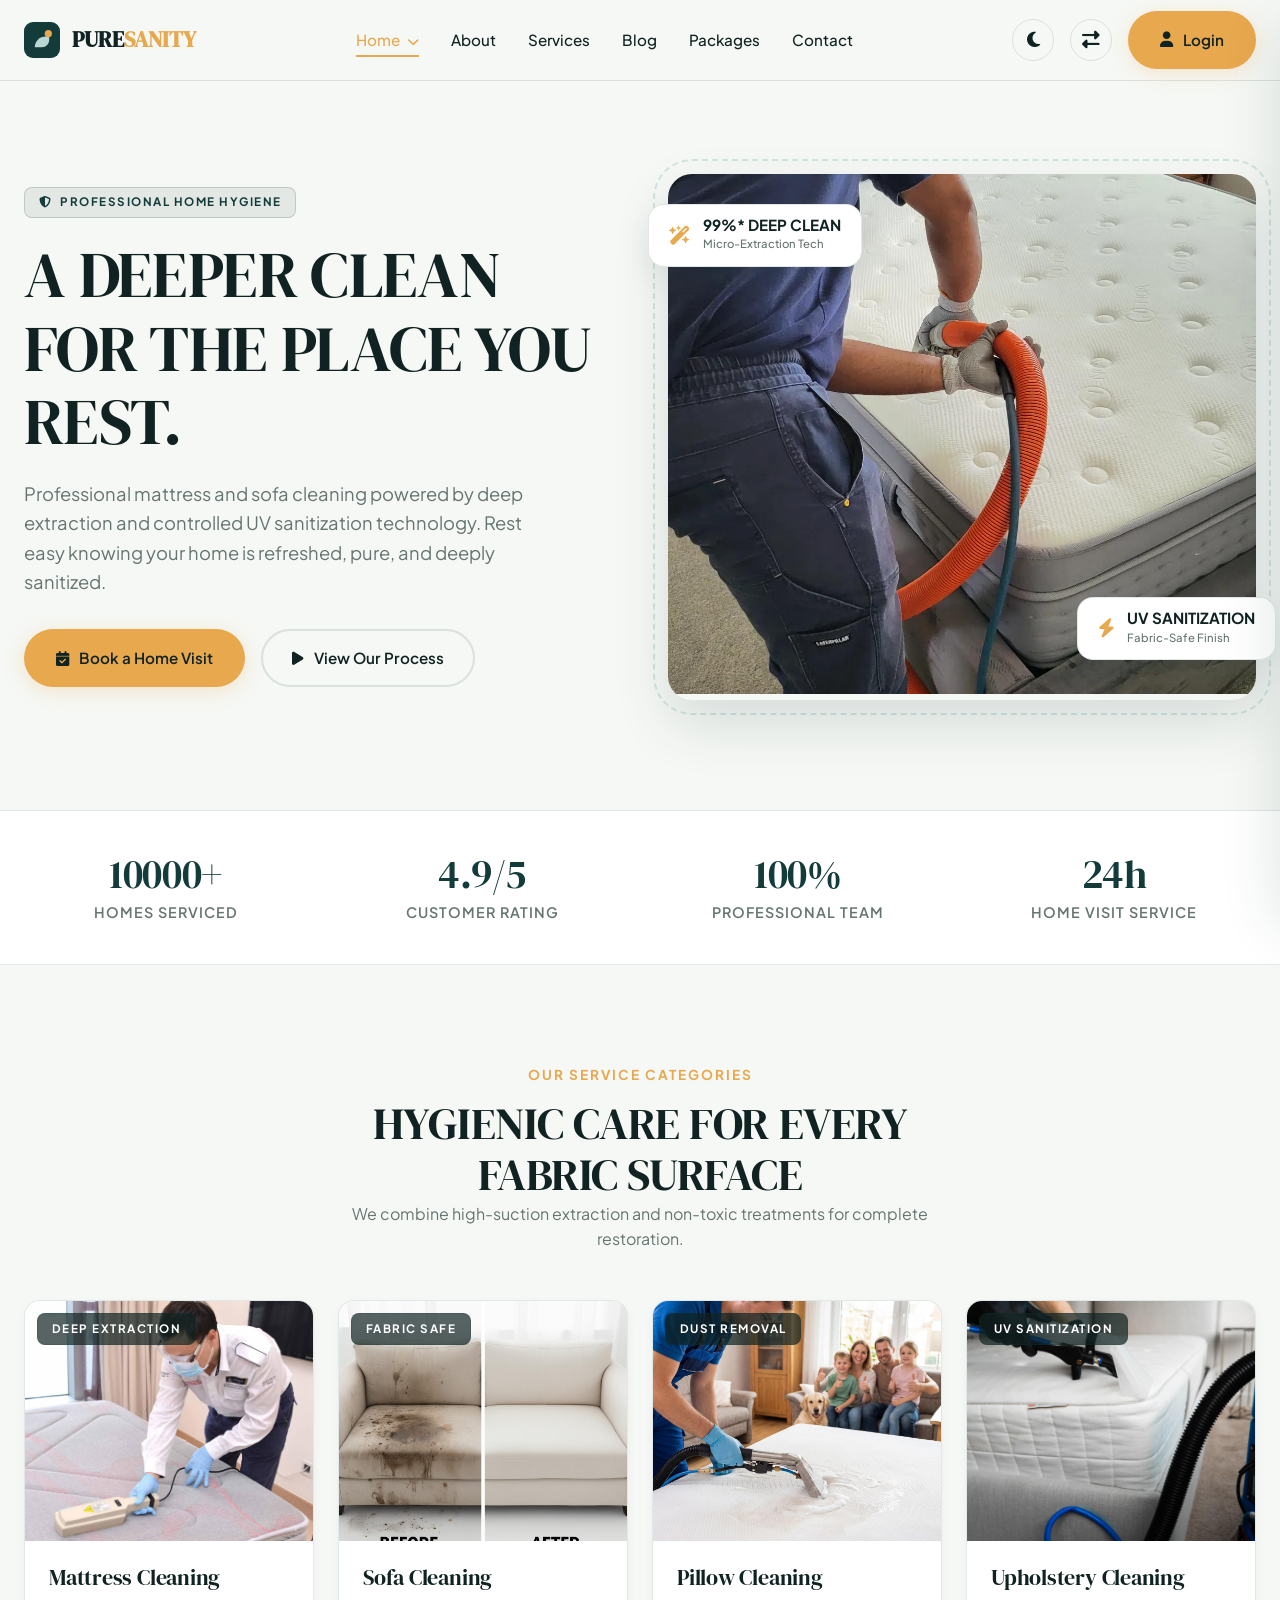
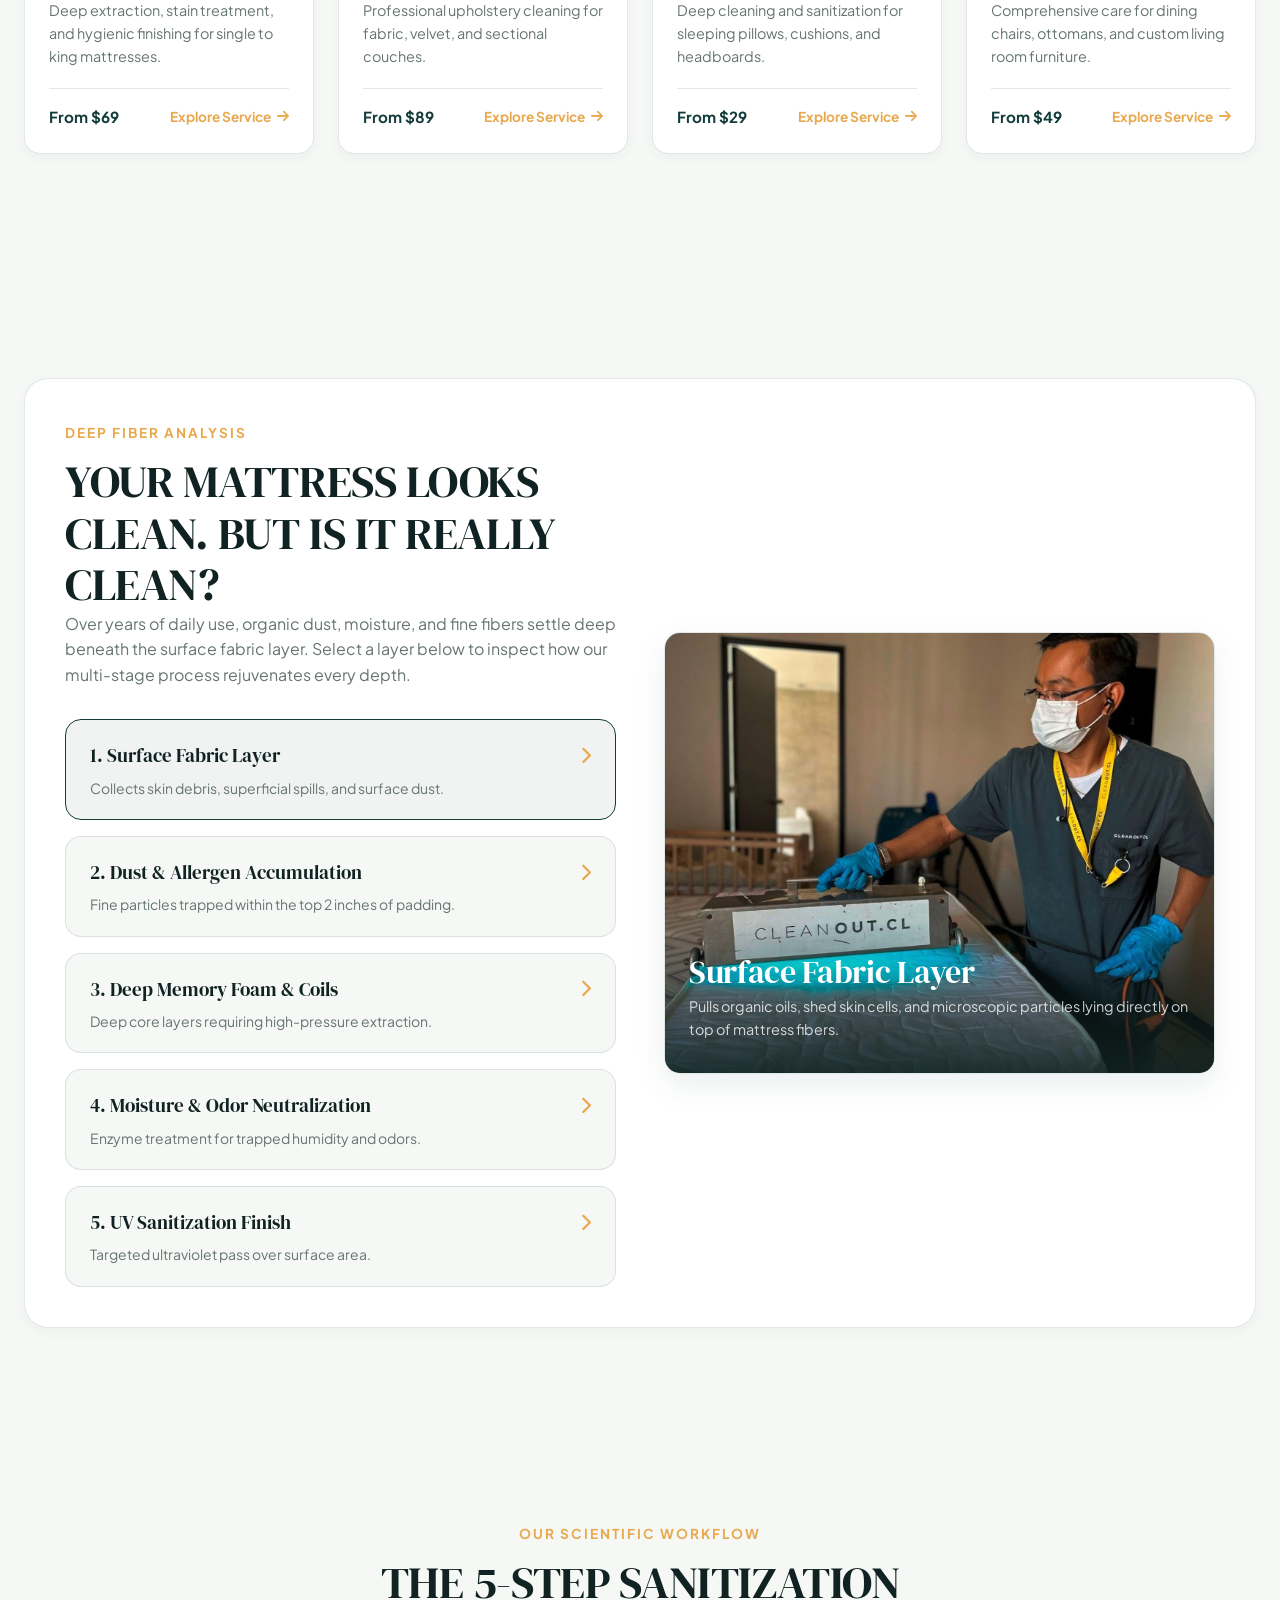
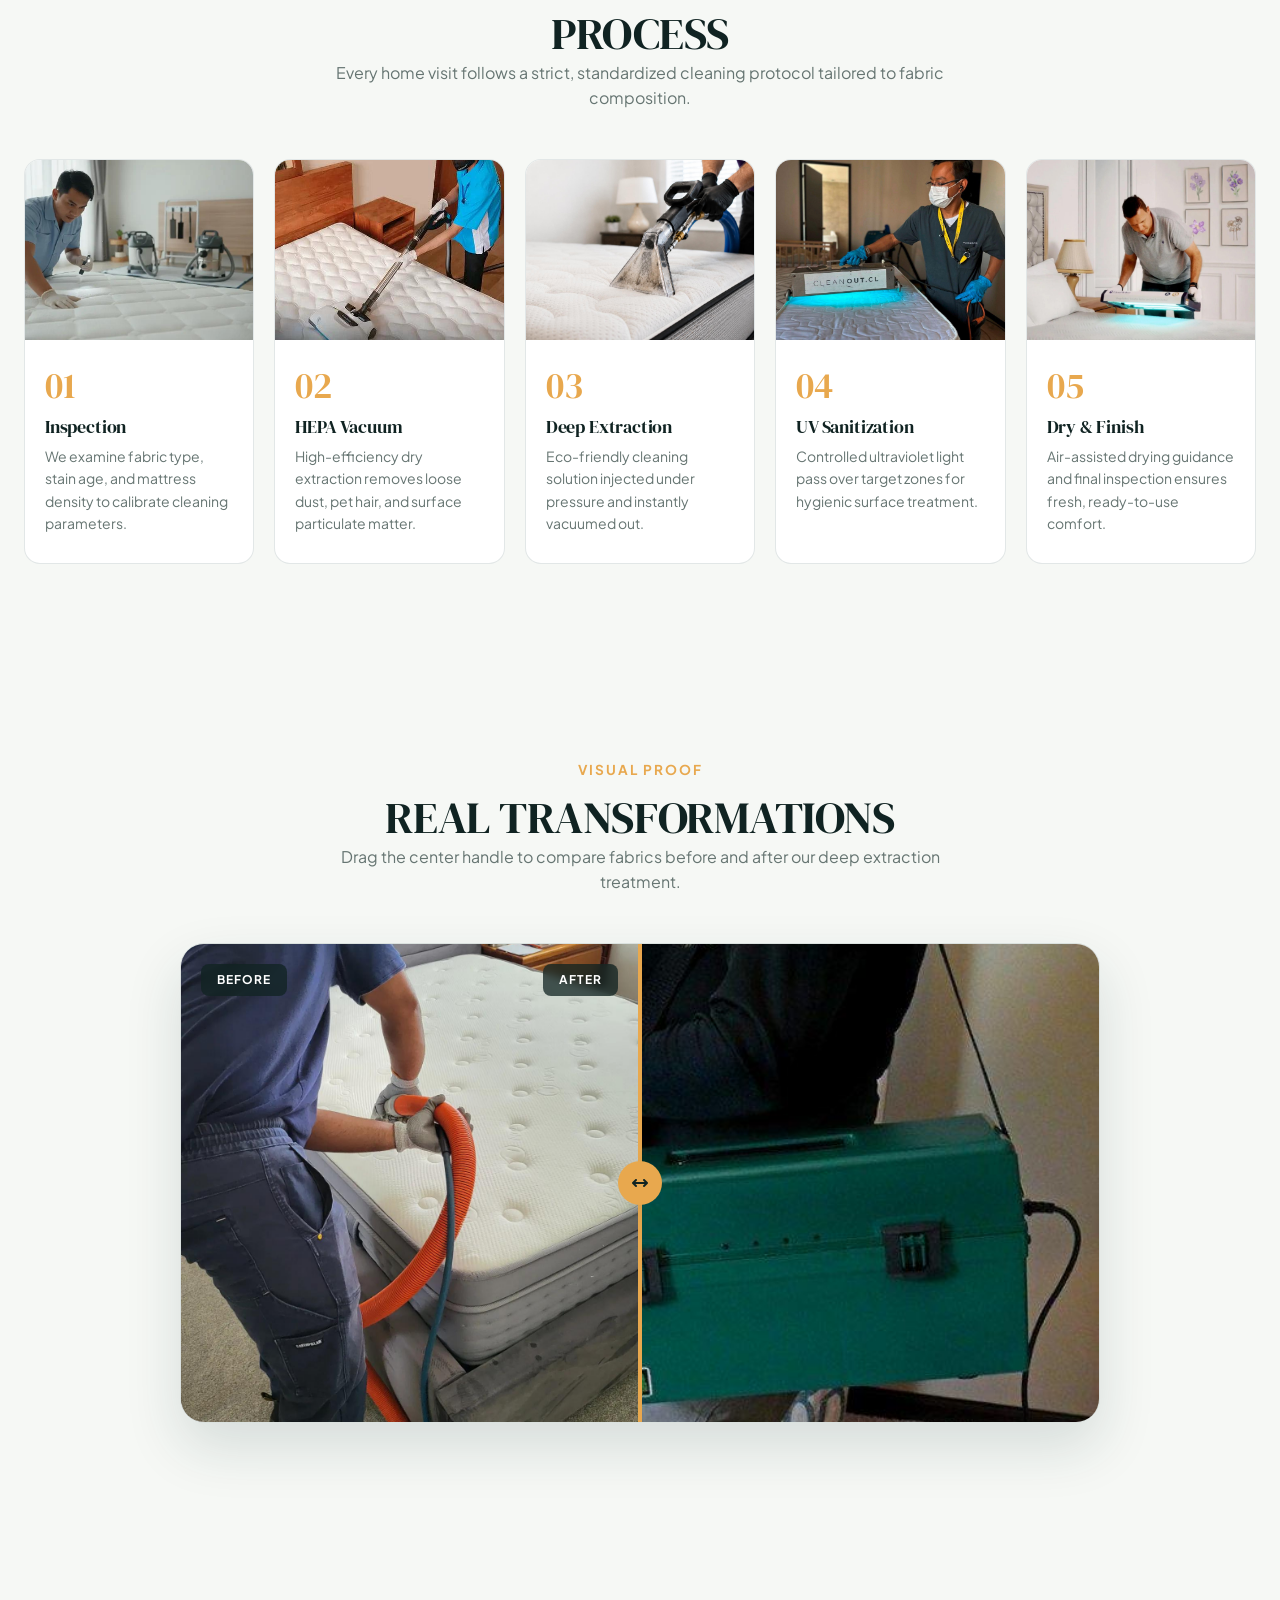
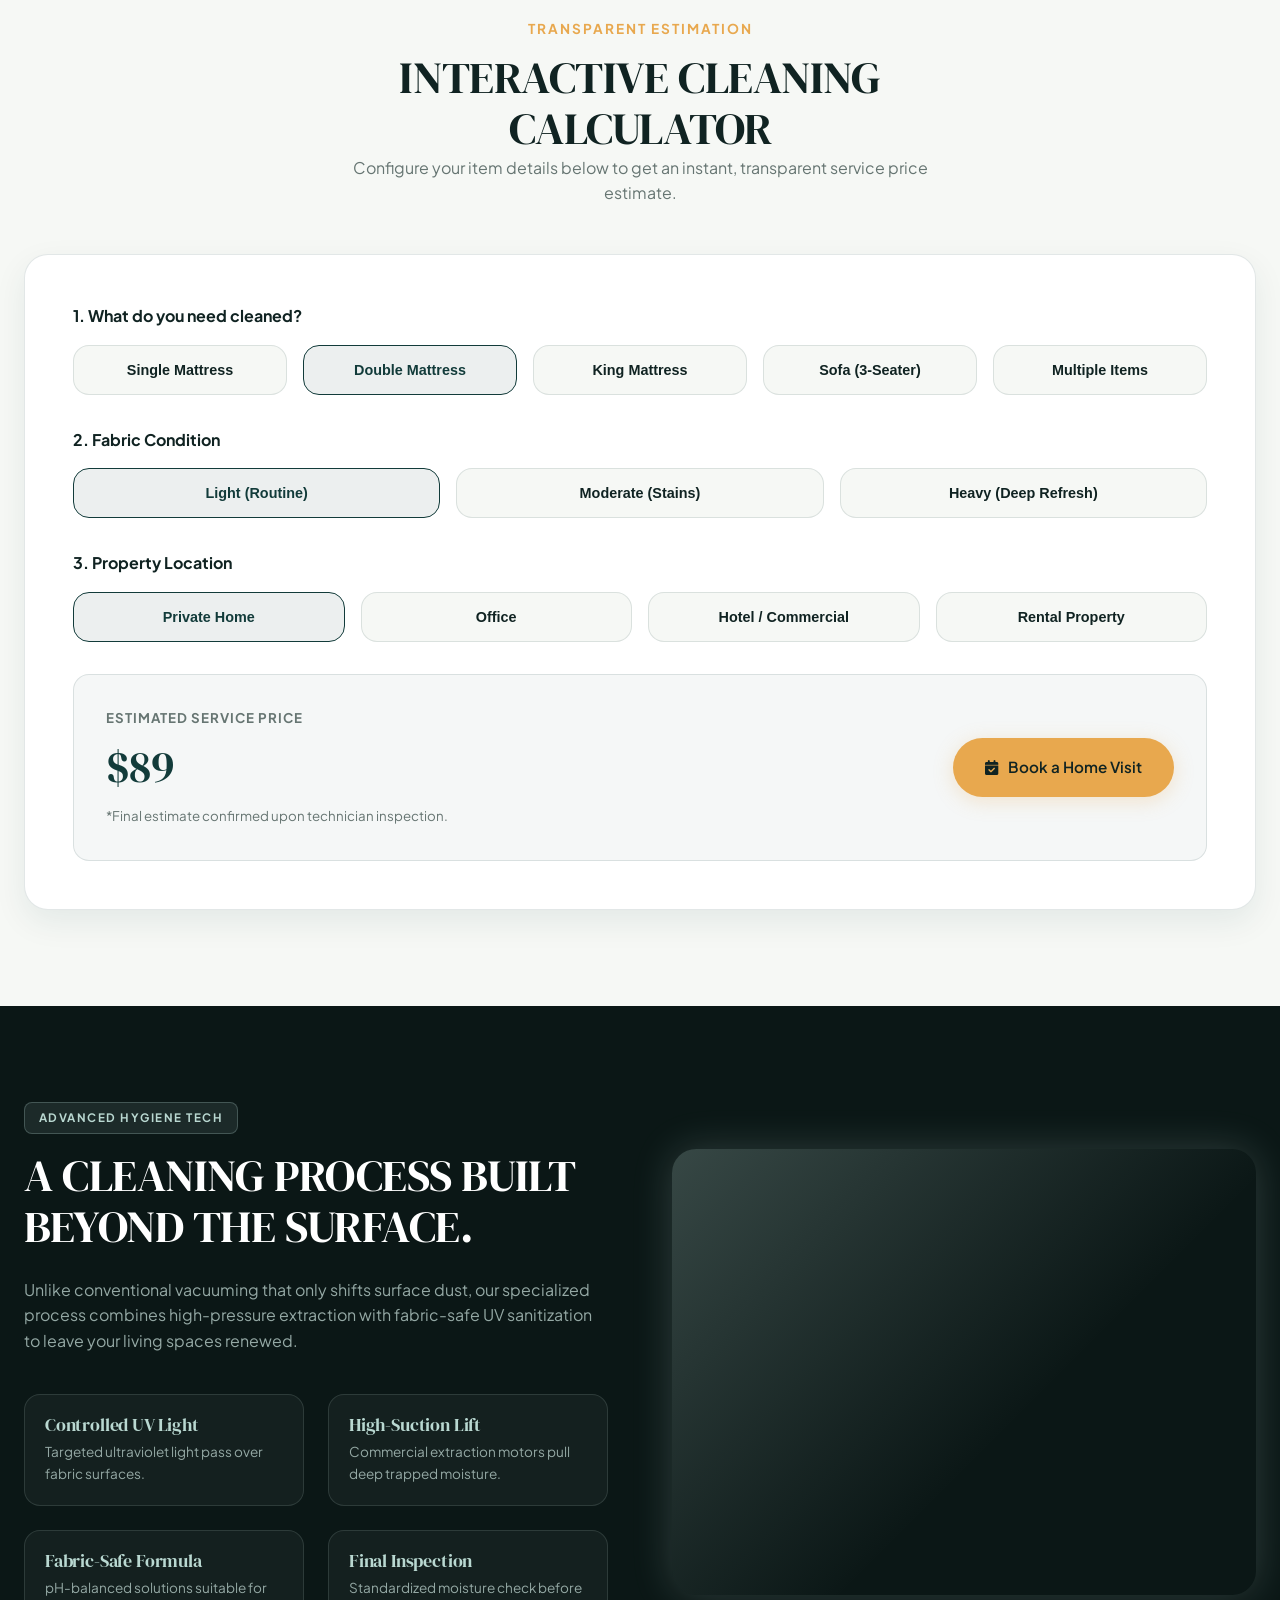
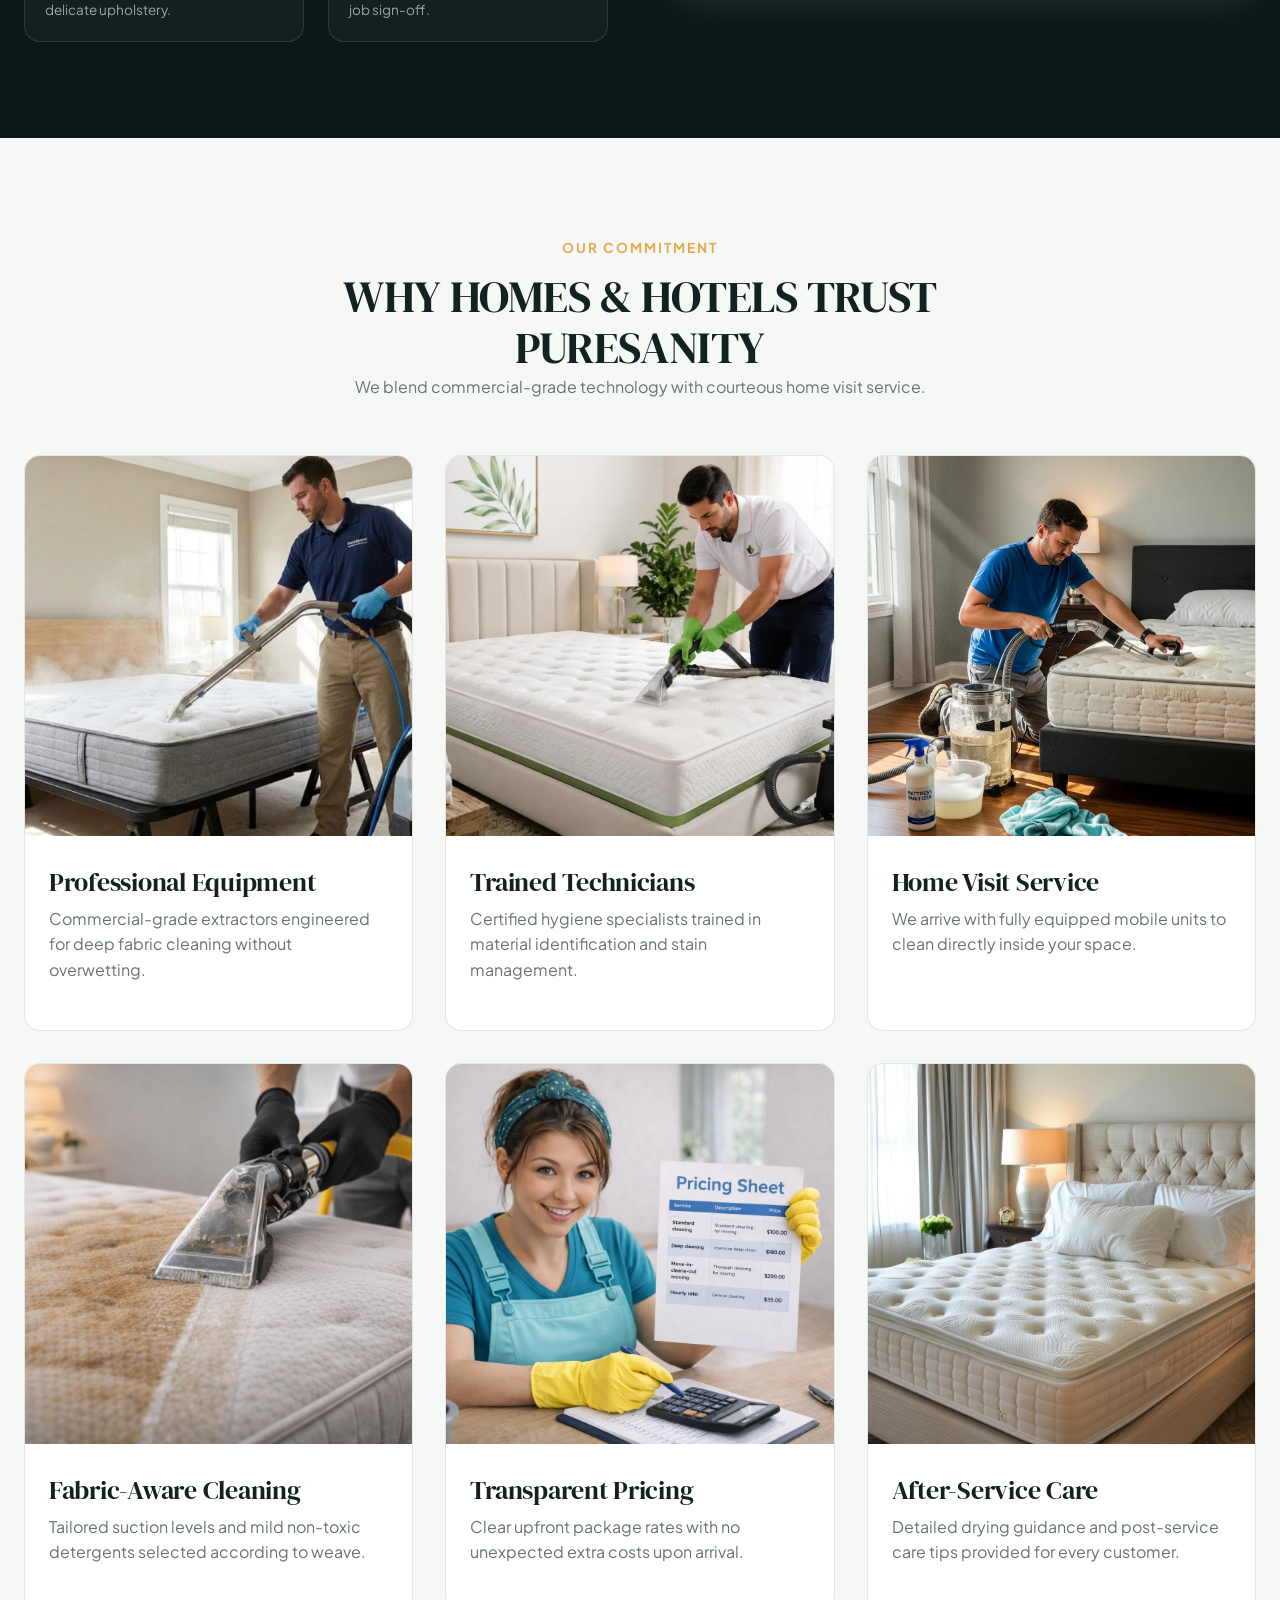
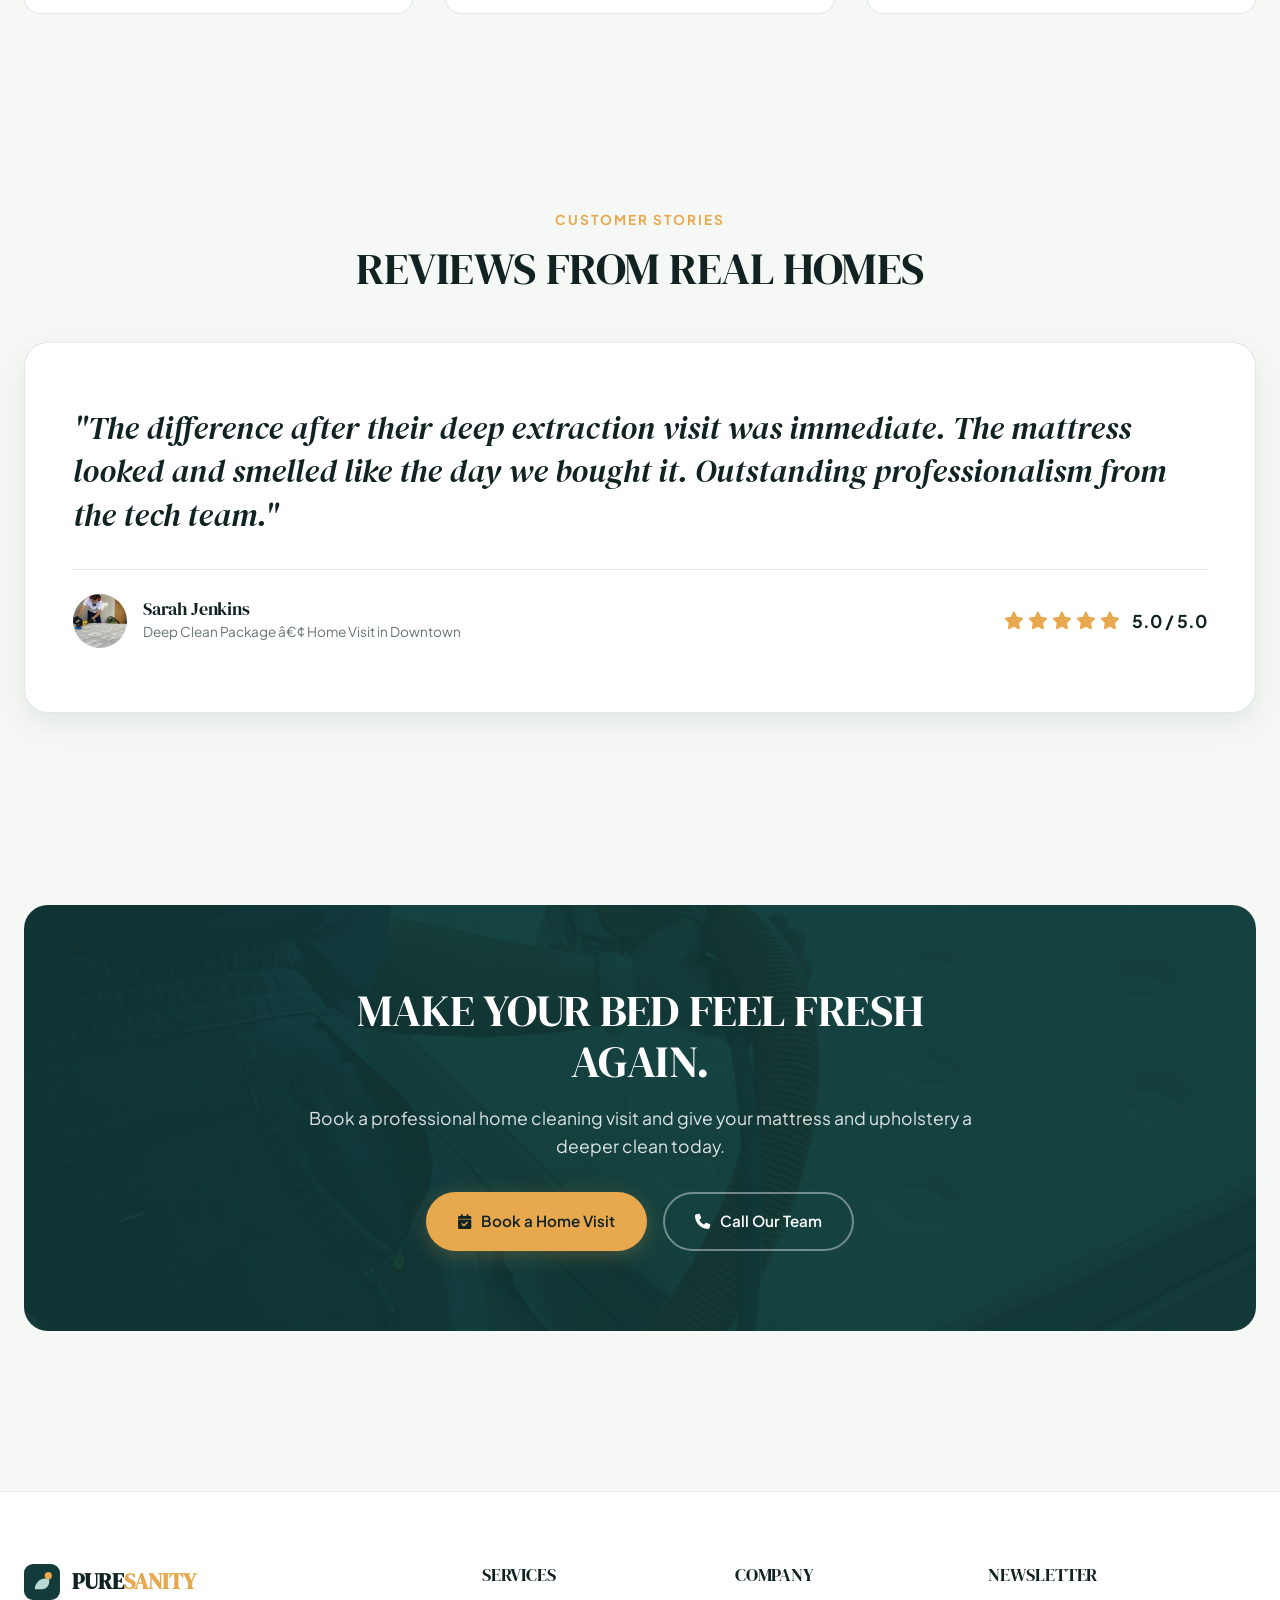
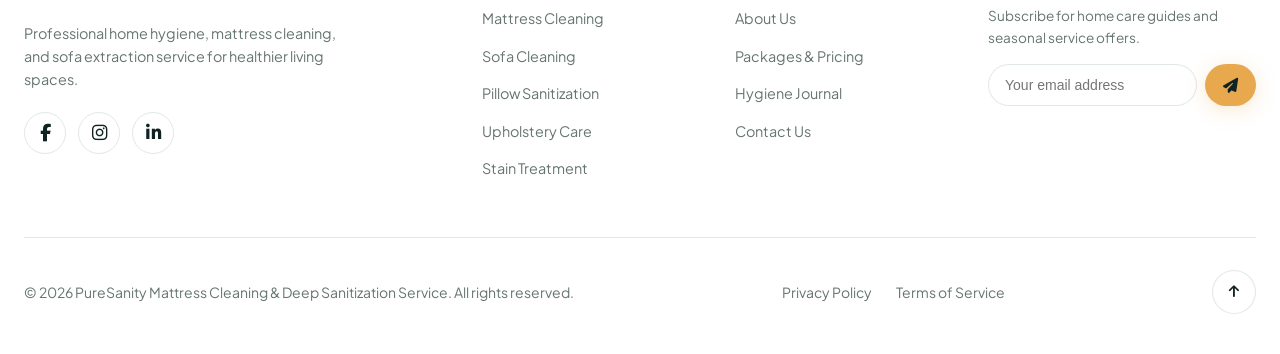
==== index.html @ ee9d286a "Initial commit" ====
﻿<!DOCTYPE html>
<html lang="en" data-theme="light" dir="ltr">
<head>
  <meta charset="UTF-8">
  <meta name="viewport" content="width=device-width, initial-scale=1.0">
  <title>Mattress Cleaning & Deep Sanitization Service | Pure Air & Fabric Care</title>
  <meta name="description" content="Professional mattress and sofa cleaning with deep extraction and UV sanitization technology. Trustworthy home visit cleaning for mattresses, sofas, and upholstery.">
  
  <!-- Favicon -->
  <link rel="icon" type="image/svg+xml" href="assets/images/favicon.svg">
  
  <!-- FontAwesome Icons -->
  <link rel="stylesheet" href="https://cdnjs.cloudflare.com/ajax/libs/font-awesome/6.4.0/css/all.min.css">
  
  <!-- Core Stylesheet -->
  <link rel="stylesheet" href="assets/css/style.css">
  <!-- RTL Stylesheet (Disabled by default) -->
  <link rel="stylesheet" href="assets/css/rtl.css" id="rtl-stylesheet" disabled>
</head>
<body>

  <!-- HEADER / NAVBAR -->
  <header class="site-header">
    <div class="container">
      <div class="navbar-inner">
        <!-- Logo -->
        <a href="index.html" class="brand-logo">
          <svg viewBox="0 0 40 40" fill="none" xmlns="http://www.w3.org/2000/svg">
            <rect width="40" height="40" rx="10" fill="#123B3A"/>
            <path d="M12 28C12 21.3726 17.3726 16 24 16H28V20C28 24.4183 24.4183 28 20 28H12Z" fill="#B9D8D1"/>
            <circle cx="27" cy="13" r="4" fill="#E8A84E"/>
          </svg>
          <span>PURE<span class="highlight">SANITY</span></span>
        </a>

        <!-- Desktop Navigation (>1024px) -->
        <ul class="nav-menu">
          <li class="nav-dropdown">
            <a href="index.html" class="nav-link active">Home <i class="fas fa-chevron-down" style="font-size: 0.75rem; margin-left: 4px;"></i></a>
            <ul class="dropdown-menu">
              <li><a href="index.html">Home 1 - Main Landing</a></li>
              <li><a href="home2.html">Home 2 - Hygiene Journal</a></li>
            </ul>
          </li>
          <li><a href="about.html" class="nav-link">About</a></li>
          <li><a href="services.html" class="nav-link">Services</a></li>
          <li><a href="blog.html" class="nav-link">Blog</a></li>
          <li><a href="packages.html" class="nav-link">Packages</a></li>
          <li><a href="contact.html" class="nav-link">Contact</a></li>
        </ul>

        <!-- Header Actions -->
        <div class="header-actions">
          <button class="icon-btn theme-toggle-btn" aria-label="Toggle Dark Mode" title="Toggle Theme">
            <i class="fas fa-moon"></i>
          </button>
          <button class="icon-btn rtl-toggle-btn" aria-label="Toggle RTL Mode" title="Toggle RTL Layout">
            <i class="fas fa-right-left"></i>
          </button>
          <a href="login.html" class="btn btn-accent header-cta"><i class="fas fa-user"></i> Login</a>
          
          <!-- Hamburger Button (<=1024px) -->
          <button class="hamburger-btn" aria-label="Open Navigation Menu">
            <i class="fas fa-bars"></i>
          </button>
        </div>
      </div>
    </div>
  </header>

  <!-- MOBILE NAVIGATION DRAWER -->
  <div class="mobile-drawer-overlay"></div>
  <aside class="mobile-drawer" aria-label="Mobile Menu">
    <div class="drawer-header">
      <a href="index.html" class="brand-logo">
        <span>PURE<span class="highlight">SANITY</span></span>
      </a>
      <button class="drawer-close-btn" aria-label="Close Menu">
        <i class="fas fa-times"></i>
      </button>
    </div>
    
    <ul class="drawer-links">
      <li><a href="index.html" class="drawer-link">Home 1 - Main Landing</a></li>
      <li><a href="home2.html" class="drawer-link">Home 2 - Hygiene Journal</a></li>
      <li><a href="about.html" class="drawer-link">About Us</a></li>
      <li><a href="services.html" class="drawer-link">Services</a></li>
      <li><a href="blog.html" class="drawer-link">Blog & Care Tips</a></li>
      <li><a href="packages.html" class="drawer-link">Packages</a></li>
      <li><a href="contact.html" class="drawer-link">Contact & Booking</a></li>
    </ul>

    <div class="drawer-footer">
      <div style="display: flex; gap: 1rem; justify-content: center; margin-bottom: 1rem;">
        <button class="icon-btn theme-toggle-btn"><i class="fas fa-moon"></i></button>
        <button class="icon-btn rtl-toggle-btn"><i class="fas fa-right-left"></i></button>
      </div>
      <a href="login.html" class="btn btn-accent" style="width: 100%;"><i class="fas fa-user"></i> Login</a>
    </div>
  </aside>

  <main>
    <!-- HERO SECTION (SPLIT SCREEN WITH LOCAL VIDEO) -->
    <section class="hero-split">
      <div class="container">
        <div class="hero-grid">
          <!-- Left Column -->
          <div class="hero-content">
            <span class="tech-badge"><i class="fas fa-shield-halved"></i> PROFESSIONAL HOME HYGIENE</span>
            <h1>A DEEPER CLEAN FOR THE PLACE YOU REST.</h1>
            <p class="hero-subtitle">
              Professional mattress and sofa cleaning powered by deep extraction and controlled UV sanitization technology. Rest easy knowing your home is refreshed, pure, and deeply sanitized.
            </p>
            <div class="hero-btn-group">
              <a href="contact.html" class="btn btn-accent"><i class="fas fa-calendar-check"></i> Book a Home Visit</a>
              <a href="#process" class="btn btn-outline"><i class="fas fa-play"></i> View Our Process</a>
            </div>
          </div>

          <!-- Right Column with Video -->
          <div class="hero-visual-wrap">
            <div class="sanitization-ring"></div>
            <div class="hero-image-box">
              <video autoplay muted loop playsinline poster="image/HHZ4Zm5hN92dmAQZLXfH4gGqvB8Gk0VfYqupTzXUiPyIZb5bsWShZ4RroW9Rx6xSZJa7ww0wHm56Y3ZehI201b3gEjHwFqMbpEDlKxvI5Yl-yypw3ZyNThmDAGVT_-dtKwiHGmbmqYxMK82MHRnz_6j9WUitwUxIB3h0O0Bu0B24B.jpg" style="width: 100%; height: 520px; object-fit: cover;">
                <source src="video/4145663-uhd_3840_2160_25fps.mp4" type="video/mp4">
                <img src="image/HHZ4Zm5hN92dmAQZLXfH4gGqvB8Gk0VfYqupTzXUiPyIZb5bsWShZ4RroW9Rx6xSZJa7ww0wHm56Y3ZehI201b3gEjHwFqMbpEDlKxvI5Yl-yypw3ZyNThmDAGVT_-dtKwiHGmbmqYxMK82MHRnz_6j9WUitwUxIB3h0O0Bu0B24B.jpg" alt="Clean luxury bedroom mattress">
              </video>
            </div>

            <!-- Floating Badges -->
            <div class="floating-badge badge-top-left">
              <i class="fas fa-wand-magic-sparkles"></i>
              <div>
                <div style="font-size: 0.95rem; line-height: 1;">99%* DEEP CLEAN</div>
                <small style="font-weight: 500; color: var(--text-muted);">Micro-Extraction Tech</small>
              </div>
            </div>

            <div class="floating-badge badge-bottom-right">
              <i class="fas fa-bolt"></i>
              <div>
                <div style="font-size: 0.95rem; line-height: 1;">UV SANITIZATION</div>
                <small style="font-weight: 500; color: var(--text-muted);">Fabric-Safe Finish</small>
              </div>
            </div>
          </div>
        </div>
      </div>
    </section>

    <!-- TRUST STRIP -->
    <section class="trust-strip">
      <div class="container">
        <div class="trust-grid">
          <div class="trust-item">
            <h3><span class="counter-val" data-target="10000" data-suffix="+">0</span></h3>
            <p>Homes Serviced</p>
          </div>
          <div class="trust-item">
            <h3><span class="counter-val" data-target="4.9" data-suffix="/5" data-decimals="1">0</span></h3>
            <p>Customer Rating</p>
          </div>
          <div class="trust-item">
            <h3><span class="counter-val" data-target="100" data-suffix="%">0</span></h3>
            <p>Professional Team</p>
          </div>
          <div class="trust-item">
            <h3><span class="counter-val" data-target="24" data-suffix="h">0</span></h3>
            <p>Home Visit Service</p>
          </div>
        </div>
      </div>
    </section>

    <!-- SERVICE CATEGORIES (VISUAL SELECTOR WITH LOCAL IMAGES) -->
    <section class="section-padding">
      <div class="container">
        <div style="text-align: center; max-width: 640px; margin: 0 auto 3rem;">
          <span class="eyebrow">OUR SERVICE CATEGORIES</span>
          <h2>HYGIENIC CARE FOR EVERY FABRIC SURFACE</h2>
          <p>We combine high-suction extraction and non-toxic treatments for complete restoration.</p>
        </div>

        <div class="services-selector-grid">
          <!-- Card 1 -->
          <div class="service-card">
            <div class="service-card-image">
              <img src="image/-OtsThspdExgyABBvARyeYBbgIESuqEfbwcRtgYYv7rt_-0je-t8sj4r8xTfnPuI3fUfMhhMlStYA4q6GVik9tzJ2O8rV1BzMGE-q5OAxOwo-yAh1e35qVa5x6u_QJNTYVSanwSUPaFv-48bW023NcqWK-DY9snoNtyQFJjaA8FU0.jpg" alt="Mattress Cleaning">
              <span class="tech-badge" style="position: absolute; top: 12px; left: 12px; background: rgba(16,35,34,0.7); color: #fff;">DEEP EXTRACTION</span>
            </div>
            <div class="service-card-body">
              <div>
                <h3 class="service-card-title">Mattress Cleaning</h3>
                <p class="service-card-desc">Deep extraction, stain treatment, and hygienic finishing for single to king mattresses.</p>
              </div>
              <div class="service-card-footer">
                <span class="service-price">From $69</span>
                <a href="services.html#mattress" class="explore-link">Explore Service <i class="fas fa-arrow-right"></i></a>
              </div>
            </div>
          </div>

          <!-- Card 2 -->
          <div class="service-card">
            <div class="service-card-image">
              <img src="image/LSHAP.jpg" alt="Sofa Cleaning">
              <span class="tech-badge" style="position: absolute; top: 12px; left: 12px; background: rgba(16,35,34,0.7); color: #fff;">FABRIC SAFE</span>
            </div>
            <div class="service-card-body">
              <div>
                <h3 class="service-card-title">Sofa Cleaning</h3>
                <p class="service-card-desc">Professional upholstery cleaning for fabric, velvet, and sectional couches.</p>
              </div>
              <div class="service-card-footer">
                <span class="service-price">From $89</span>
                <a href="services.html#sofa" class="explore-link">Explore Service <i class="fas fa-arrow-right"></i></a>
              </div>
            </div>
          </div>

          <!-- Card 3 -->
          <div class="service-card">
            <div class="service-card-image">
              <img src="image/LjPTmRSWUJVYZuTg5tcP7hF24DPpFtTJUh11sCPP6ryrkIi_4uN9zbkbJy-BhBeNbvDae9jtngWGORx0zAaQKEhybGjZqNVWwxVeJJbjdmt0_-7NtL55Wm3qYKYZUhRPlMvBw9XUM3r6ULVGdLcZO2iEj2rjluI5unDeODZd15RzB.jpg" alt="Pillow Cleaning">
              <span class="tech-badge" style="position: absolute; top: 12px; left: 12px; background: rgba(16,35,34,0.7); color: #fff;">DUST REMOVAL</span>
            </div>
            <div class="service-card-body">
              <div>
                <h3 class="service-card-title">Pillow Cleaning</h3>
                <p class="service-card-desc">Deep cleaning and sanitization for sleeping pillows, cushions, and headboards.</p>
              </div>
              <div class="service-card-footer">
                <span class="service-price">From $29</span>
                <a href="services.html#pillow" class="explore-link">Explore Service <i class="fas fa-arrow-right"></i></a>
              </div>
            </div>
          </div>

          <!-- Card 4 -->
          <div class="service-card">
            <div class="service-card-image">
              <img src="image/Seqqpk5ugGZOtoWGF3H3J25rFICx87x_YdQ7f7K2xyrhWy3aS5uBK4TQUXVKi9FfolR5Q3DSvdOLIXAK4_3Dd6BJzpV2H2dthObvIsiwJC4lRrWYdTHL-12cXW9UXUfW-rgHGVjR6QQQI1e9H7UYycQdR0leG0eE-1nZZN1wTPb3G.jpg" alt="Upholstery Cleaning">
              <span class="tech-badge" style="position: absolute; top: 12px; left: 12px; background: rgba(16,35,34,0.7); color: #fff;">UV SANITIZATION</span>
            </div>
            <div class="service-card-body">
              <div>
                <h3 class="service-card-title">Upholstery Cleaning</h3>
                <p class="service-card-desc">Comprehensive care for dining chairs, ottomans, and custom living room furniture.</p>
              </div>
              <div class="service-card-footer">
                <span class="service-price">From $49</span>
                <a href="services.html#upholstery" class="explore-link">Explore Service <i class="fas fa-arrow-right"></i></a>
              </div>
            </div>
          </div>
        </div>
      </div>
    </section>

    <!-- WHAT'S HIDING INSIDE? (MATTRESS CROSS-SECTION VISUALIZER) -->
    <section class="section-padding" style="background: var(--bg-light);">
      <div class="container">
        <div class="hiding-section">
          <div class="hiding-grid">
            <!-- Left Info Tabs -->
            <div>
              <span class="eyebrow">DEEP FIBER ANALYSIS</span>
              <h2>YOUR MATTRESS LOOKS CLEAN. BUT IS IT REALLY CLEAN?</h2>
              <p style="margin-bottom: 2rem;">
                Over years of daily use, organic dust, moisture, and fine fibers settle deep beneath the surface fabric layer. Select a layer below to inspect how our multi-stage process rejuvenates every depth.
              </p>

              <div class="layer-tabs">
                <div class="layer-tab-btn active" data-layer="surface">
                  <div class="layer-tab-header">
                    <span class="layer-tab-title">1. Surface Fabric Layer</span>
                    <i class="fas fa-chevron-right"></i>
                  </div>
                  <p class="layer-tab-desc">Collects skin debris, superficial spills, and surface dust.</p>
                </div>

                <div class="layer-tab-btn" data-layer="dust">
                  <div class="layer-tab-header">
                    <span class="layer-tab-title">2. Dust & Allergen Accumulation</span>
                    <i class="fas fa-chevron-right"></i>
                  </div>
                  <p class="layer-tab-desc">Fine particles trapped within the top 2 inches of padding.</p>
                </div>

                <div class="layer-tab-btn" data-layer="fibers">
                  <div class="layer-tab-header">
                    <span class="layer-tab-title">3. Deep Memory Foam & Coils</span>
                    <i class="fas fa-chevron-right"></i>
                  </div>
                  <p class="layer-tab-desc">Deep core layers requiring high-pressure extraction.</p>
                </div>

                <div class="layer-tab-btn" data-layer="moisture">
                  <div class="layer-tab-header">
                    <span class="layer-tab-title">4. Moisture & Odor Neutralization</span>
                    <i class="fas fa-chevron-right"></i>
                  </div>
                  <p class="layer-tab-desc">Enzyme treatment for trapped humidity and odors.</p>
                </div>

                <div class="layer-tab-btn" data-layer="uv">
                  <div class="layer-tab-header">
                    <span class="layer-tab-title">5. UV Sanitization Finish</span>
                    <i class="fas fa-chevron-right"></i>
                  </div>
                  <p class="layer-tab-desc">Targeted ultraviolet pass over surface area.</p>
                </div>
              </div>
            </div>

            <!-- Right Interactive Graphic -->
            <div>
              <div class="cross-section-visual">
                <img id="cross-section-img" src="image/_4P25n7UADZ_3Myt_7dckMSz3OppQcbLtlNFvZObtInCGoWlTV7Jc2nnK0QuH3XIUf3FR6dJ78U5szXtAdI7uKmaJunBnzMZB-SCvLZZLRdcooDwXsm20fQss5DAobQsBlWRioY7GuYZn6D10hN7PmA7f6-o2EFhLHAYmZhesylT2.jpg" alt="Mattress Cross Section Layer" style="height: 440px; width: 100%; object-fit: cover; transition: opacity 0.3s ease;">
                <div style="position: absolute; bottom: 0; inset-x: 0; background: linear-gradient(to top, rgba(16,35,34,0.9), transparent); padding: 2rem 1.5rem; color: #fff;">
                  <h3 id="layer-title" style="color: #fff; margin-bottom: 0.25rem;">Surface Fabric Layer</h3>
                  <p id="layer-info" style="color: rgba(255,255,255,0.8); font-size: 0.9rem; margin: 0;">Pulls organic oils, shed skin cells, and microscopic particles lying directly on top of mattress fibers.</p>
                </div>
              </div>
            </div>
          </div>
        </div>
      </div>
    </section>

    <!-- CLEANING PROCESS (5-STEP HORIZONTAL) -->
    <section id="process" class="section-padding">
      <div class="container">
        <div style="text-align: center; max-width: 640px; margin: 0 auto 3rem;">
          <span class="eyebrow">OUR SCIENTIFIC WORKFLOW</span>
          <h2>THE 5-STEP SANITIZATION PROCESS</h2>
          <p>Every home visit follows a strict, standardized cleaning protocol tailored to fabric composition.</p>
        </div>

        <div class="process-timeline">
          <!-- Step 1 -->
          <div class="process-step">
            <img src="image/Inspection.png" alt="Inspection" class="process-step-img">
            <div class="process-step-body">
              <div class="step-num">01</div>
              <h3 class="step-title">Inspection</h3>
              <p class="step-desc">We examine fabric type, stain age, and mattress density to calibrate cleaning parameters.</p>
            </div>
          </div>

          <!-- Step 2 -->
          <div class="process-step">
            <img src="image/HEPA Vacuum.png" alt="HEPA Vacuum" class="process-step-img">
            <div class="process-step-body">
              <div class="step-num">02</div>
              <h3 class="step-title">HEPA Vacuum</h3>
              <p class="step-desc">High-efficiency dry extraction removes loose dust, pet hair, and surface particulate matter.</p>
            </div>
          </div>

          <!-- Step 3 -->
          <div class="process-step">
            <img src="image/Deep Extraction.png" alt="Deep Extraction" class="process-step-img">
            <div class="process-step-body">
              <div class="step-num">03</div>
              <h3 class="step-title">Deep Extraction</h3>
              <p class="step-desc">Eco-friendly cleaning solution injected under pressure and instantly vacuumed out.</p>
            </div>
          </div>

          <!-- Step 4 -->
          <div class="process-step">
            <img src="image/UV Sanitization.png" alt="UV Sanitization" class="process-step-img">
            <div class="process-step-body">
              <div class="step-num">04</div>
              <h3 class="step-title">UV Sanitization</h3>
              <p class="step-desc">Controlled ultraviolet light pass over target zones for hygienic surface treatment.</p>
            </div>
          </div>

          <!-- Step 5 -->
          <div class="process-step">
            <img src="image/Dry & Finish.png" alt="Dry & Finish" class="process-step-img">
            <div class="process-step-body">
              <div class="step-num">05</div>
              <h3 class="step-title">Dry & Finish</h3>
              <p class="step-desc">Air-assisted drying guidance and final inspection ensures fresh, ready-to-use comfort.</p>
            </div>
          </div>
        </div>
      </div>
    </section>

    <!-- BEFORE & AFTER SLIDER WITH LOCAL IMAGES -->
    <section class="section-padding" style="background: var(--bg-light);">
      <div class="container">
        <div style="text-align: center; max-width: 640px; margin: 0 auto;">
          <span class="eyebrow">VISUAL PROOF</span>
          <h2>REAL TRANSFORMATIONS</h2>
          <p>Drag the center handle to compare fabrics before and after our deep extraction treatment.</p>
        </div>

        <div class="ba-comparison-wrapper">
          <div class="ba-image-before">
            <img src="image/87vgcvvM44Xm1MiuchSBy_mPAfX8zCPtcCxt9rqLNQZo1Yca5tuCqJwVT1ZKfQChdzfi4rXLo78zJs69yD-r96KVFz-LsxkkCbFR1fq1s-Fx-qOmyXmBLJ5Yw7wRGt0MkYcYZaUGUlQbD1GSMqmXm3WrYN8mwG2PcTh6q41AiM8gU.jpg" alt="Mattress Before Cleaning">
            <span class="ba-label label-before">BEFORE</span>
          </div>

          <div class="ba-image-after">
            <img src="image/HHZ4Zm5hN92dmAQZLXfH4gGqvB8Gk0VfYqupTzXUiPyIZb5bsWShZ4RroW9Rx6xSZJa7ww0wHm56Y3ZehI201b3gEjHwFqMbpEDlKxvI5Yl-yypw3ZyNThmDAGVT_-dtKwiHGmbmqYxMK82MHRnz_6j9WUitwUxIB3h0O0Bu0B24B.jpg" alt="Mattress After Deep Sanitization">
            <span class="ba-label label-after">AFTER</span>
          </div>

          <div class="ba-slider-handle">
            <div class="ba-handle-button"><i class="fas fa-arrows-left-right"></i></div>
          </div>
        </div>
      </div>
    </section>

    <!-- INTERACTIVE CLEANING CALCULATOR -->
    <section class="section-padding">
      <div class="container">
        <div style="text-align: center; max-width: 640px; margin: 0 auto 2rem;">
          <span class="eyebrow">TRANSPARENT ESTIMATION</span>
          <h2>INTERACTIVE CLEANING CALCULATOR</h2>
          <p>Configure your item details below to get an instant, transparent service price estimate.</p>
        </div>

        <div class="calculator-box">
          <!-- Step 1: Item Type -->
          <div class="calc-step-group">
            <span class="calc-step-label">1. What do you need cleaned?</span>
            <div class="calc-options-grid">
              <button type="button" class="calc-option-btn" data-calc-group="item" data-price="69">Single Mattress</button>
              <button type="button" class="calc-option-btn selected" data-calc-group="item" data-price="89">Double Mattress</button>
              <button type="button" class="calc-option-btn" data-calc-group="item" data-price="119">King Mattress</button>
              <button type="button" class="calc-option-btn" data-calc-group="item" data-price="149">Sofa (3-Seater)</button>
              <button type="button" class="calc-option-btn" data-calc-group="item" data-price="199">Multiple Items</button>
            </div>
          </div>

          <!-- Step 2: Condition -->
          <div class="calc-step-group">
            <span class="calc-step-label">2. Fabric Condition</span>
            <div class="calc-options-grid">
              <button type="button" class="calc-option-btn selected" data-calc-group="condition" data-mult="1.0">Light (Routine)</button>
              <button type="button" class="calc-option-btn" data-calc-group="condition" data-mult="1.2">Moderate (Stains)</button>
              <button type="button" class="calc-option-btn" data-calc-group="condition" data-mult="1.4">Heavy (Deep Refresh)</button>
            </div>
          </div>

          <!-- Step 3: Location -->
          <div class="calc-step-group">
            <span class="calc-step-label">3. Property Location</span>
            <div class="calc-options-grid">
              <button type="button" class="calc-option-btn selected" data-calc-group="location" data-extra="0">Private Home</button>
              <button type="button" class="calc-option-btn" data-calc-group="location" data-extra="15">Office</button>
              <button type="button" class="calc-option-btn" data-calc-group="location" data-extra="25">Hotel / Commercial</button>
              <button type="button" class="calc-option-btn" data-calc-group="location" data-extra="10">Rental Property</button>
            </div>
          </div>

          <!-- Result Panel -->
          <div class="calc-result-panel">
            <div>
              <small style="color: var(--text-muted); font-weight: 700; text-transform: uppercase; letter-spacing: 1px; display: block; margin-bottom: 0.25rem;">Estimated Service Price</small>
              <div id="calc-total-price" class="calc-estimated-price">$89</div>
              <small style="color: var(--text-muted);">*Final estimate confirmed upon technician inspection.</small>
            </div>
            <a href="contact.html" class="btn btn-accent"><i class="fas fa-calendar-check"></i> Book a Home Visit</a>
          </div>
        </div>
      </div>
    </section>


    <!-- UV SANITIZATION SECTION WITH LOCAL VIDEO 2 -->
    <section class="uv-tech-section">
      <div class="container">
        <div class="uv-tech-grid">
          <div class="uv-tech-content">
            <span class="tech-badge" style="background: rgba(185,216,209,0.1); color: var(--secondary); border-color: rgba(185,216,209,0.25);">ADVANCED HYGIENE TECH</span>
            <h2 style="margin-top: 1rem;">A CLEANING PROCESS BUILT BEYOND THE SURFACE.</h2>
            <p style="color: #94A8A4;">
              Unlike conventional vacuuming that only shifts surface dust, our specialized process combines high-pressure extraction with fabric-safe UV sanitization to leave your living spaces renewed.
            </p>

            <div class="uv-tech-features">
              <div class="uv-feature-item">
                <h4>Controlled UV Light</h4>
                <p>Targeted ultraviolet light pass over fabric surfaces.</p>
              </div>
              <div class="uv-feature-item">
                <h4>High-Suction Lift</h4>
                <p>Commercial extraction motors pull deep trapped moisture.</p>
              </div>
              <div class="uv-feature-item">
                <h4>Fabric-Safe Formula</h4>
                <p>pH-balanced solutions suitable for delicate upholstery.</p>
              </div>
              <div class="uv-feature-item">
                <h4>Final Inspection</h4>
                <p>Standardized moisture check before job sign-off.</p>
              </div>
            </div>
          </div>

          <div class="uv-light-effect">
            <video autoplay muted loop playsinline style="width: 100%; height: 440px; object-fit: cover;">
              <source src="video/4201876-uhd_3840_2160_25fps.mp4" type="video/mp4">
              <img src="image/g9Xo7cSd7O1MMD3TKFVMG4cgk4uLA_6QGSN-Wn8C1u-XYD8Ra-OvwgX6mcbpgKLCoO9axcBpm4nFhCcw552-OdDpyihA-JMtOiqJEh4iyL86bXnYjOjUSoVpYNtvNSuGQOFq6P3fgkwVxL3Fqi9hFDJyf_feH02I0a3GG2GqCZuIr.jpg" alt="UV Sanitization Demonstration">
            </video>
            <div class="uv-beam-overlay"></div>
          </div>
        </div>
      </div>
    </section>

    <!-- WHY CHOOSE US -->
    <section class="section-padding">
      <div class="container">
        <div style="text-align: center; max-width: 640px; margin: 0 auto 3rem;">
          <span class="eyebrow">OUR COMMITMENT</span>
          <h2>WHY HOMES & HOTELS TRUST PURESANITY</h2>
          <p>We blend commercial-grade technology with courteous home visit service.</p>
        </div>

        <div class="why-us-grid">
          <div class="why-card">
            <img src="image/Professional Equipment.png" alt="Professional Equipment" class="why-card-img">
            <div class="why-card-body">
              <h4>Professional Equipment</h4>
              <p>Commercial-grade extractors engineered for deep fabric cleaning without overwetting.</p>
            </div>
          </div>

          <div class="why-card">
            <img src="image/Trained Technicians.png" alt="Trained Technicians" class="why-card-img">
            <div class="why-card-body">
              <h4>Trained Technicians</h4>
              <p>Certified hygiene specialists trained in material identification and stain management.</p>
            </div>
          </div>

          <div class="why-card">
            <img src="image/Home Visit Service.png" alt="Home Visit Service" class="why-card-img">
            <div class="why-card-body">
              <h4>Home Visit Service</h4>
              <p>We arrive with fully equipped mobile units to clean directly inside your space.</p>
            </div>
          </div>

          <div class="why-card">
            <img src="image/Fabric-Aware Cleaning.png" alt="Fabric-Aware Cleaning" class="why-card-img">
            <div class="why-card-body">
              <h4>Fabric-Aware Cleaning</h4>
              <p>Tailored suction levels and mild non-toxic detergents selected according to weave.</p>
            </div>
          </div>

          <div class="why-card">
            <img src="image/Transparent Pricing.png" alt="Transparent Pricing" class="why-card-img">
            <div class="why-card-body">
              <h4>Transparent Pricing</h4>
              <p>Clear upfront package rates with no unexpected extra costs upon arrival.</p>
            </div>
          </div>

          <div class="why-card">
            <img src="image/After-Service Care.png" alt="After-Service Care" class="why-card-img">
            <div class="why-card-body">
              <h4>After-Service Care</h4>
              <p>Detailed drying guidance and post-service care tips provided for every customer.</p>
            </div>
          </div>
        </div>
      </div>
    </section>



    <!-- MAGAZINE TESTIMONIALS WITH LOCAL AVATARS -->
    <section class="section-padding">
      <div class="container">
        <div style="text-align: center; max-width: 640px; margin: 0 auto;">
          <span class="eyebrow">CUSTOMER STORIES</span>
          <h2>REVIEWS FROM REAL HOMES</h2>
        </div>

        <div class="testimonial-magazine">
          <blockquote class="testimonial-quote">
            "The difference after their deep extraction visit was immediate. The mattress looked and smelled like the day we bought it. Outstanding professionalism from the tech team."
          </blockquote>

          <div class="testimonial-author-wrap">
            <div class="author-meta">
              <img src="image/ad9IWKBiAAyyqio09v0qpNDN40V-wc5ageiy1fFgFRDg8T4yh_Aqp5iD8oT3wkfmZYXF04fqXMMcZom5-X4UAcJc9wVyxplehvhjlgOnQPYx0Qo3FaM2sWPC0xWIVLk21SQEJbUN_RhsEjIS0cVmEweADdetv6fAdoWQ539zWo1Fq.jpg" alt="Sarah Jenkins" class="author-avatar">
              <div class="author-info">
                <h4>Sarah Jenkins</h4>
                <p>Deep Clean Package â€¢ Home Visit in Downtown</p>
              </div>
            </div>

            <div style="display: flex; align-items: center; gap: 0.25rem; color: var(--accent); font-size: 1.1rem;">
              <i class="fas fa-star"></i><i class="fas fa-star"></i><i class="fas fa-star"></i><i class="fas fa-star"></i><i class="fas fa-star"></i>
              <span style="color: var(--text-main); font-weight: 700; margin-left: 0.5rem;">5.0 / 5.0</span>
            </div>
          </div>
        </div>
      </div>
    </section>


    <!-- FINAL CTA -->
    <section class="section-padding">
      <div class="container">
        <div class="final-cta-banner">
          <img src="image/HHZ4Zm5hN92dmAQZLXfH4gGqvB8Gk0VfYqupTzXUiPyIZb5bsWShZ4RroW9Rx6xSZJa7ww0wHm56Y3ZehI201b3gEjHwFqMbpEDlKxvI5Yl-yypw3ZyNThmDAGVT_-dtKwiHGmbmqYxMK82MHRnz_6j9WUitwUxIB3h0O0Bu0B24B.jpg" alt="Bedroom Background" class="cta-bg-image">
          <div class="cta-content">
            <h2>MAKE YOUR BED FEEL FRESH AGAIN.</h2>
            <p>Book a professional home cleaning visit and give your mattress and upholstery a deeper clean today.</p>
            <div style="display: flex; gap: 1rem; justify-content: center; flex-wrap: wrap;">
              <a href="contact.html" class="btn btn-accent"><i class="fas fa-calendar-check"></i> Book a Home Visit</a>
              <a href="tel:+18005550199" class="btn btn-outline" style="color: #fff; border-color: rgba(255,255,255,0.4);"><i class="fas fa-phone"></i> Call Our Team</a>
            </div>
          </div>
        </div>
      </div>
    </section>
  </main>

  <!-- FOOTER -->
  <footer class="site-footer">
    <div class="container">
      <div class="footer-grid">
        <!-- Brand Info -->
        <div class="footer-brand">
          <a href="index.html" class="brand-logo">
            <svg viewBox="0 0 40 40" fill="none" xmlns="http://www.w3.org/2000/svg">
              <rect width="40" height="40" rx="10" fill="#123B3A"/>
              <path d="M12 28C12 21.3726 17.3726 16 24 16H28V20C28 24.4183 24.4183 28 20 28H12Z" fill="#B9D8D1"/>
              <circle cx="27" cy="13" r="4" fill="#E8A84E"/>
            </svg>
            <span>PURE<span class="highlight">SANITY</span></span>
          </a>
          <p>Professional home hygiene, mattress cleaning, and sofa extraction service for healthier living spaces.</p>
          <div style="display: flex; gap: 0.75rem; margin-top: 1.25rem;">
            <a href="#" class="icon-btn" aria-label="Facebook"><i class="fab fa-facebook-f"></i></a>
            <a href="#" class="icon-btn" aria-label="Instagram"><i class="fab fa-instagram"></i></a>
            <a href="#" class="icon-btn" aria-label="LinkedIn"><i class="fab fa-linkedin-in"></i></a>
          </div>
        </div>

        <!-- Services Links -->
        <div class="footer-col">
          <h4>SERVICES</h4>
          <ul class="footer-links">
            <li><a href="services.html#mattress">Mattress Cleaning</a></li>
            <li><a href="services.html#sofa">Sofa Cleaning</a></li>
            <li><a href="services.html#pillow">Pillow Sanitization</a></li>
            <li><a href="services.html#upholstery">Upholstery Care</a></li>
            <li><a href="services.html#stain">Stain Treatment</a></li>
          </ul>
        </div>

        <!-- Company Links -->
        <div class="footer-col">
          <h4>COMPANY</h4>
          <ul class="footer-links">
            <li><a href="about.html">About Us</a></li>
            <li><a href="packages.html">Packages & Pricing</a></li>
            <li><a href="blog.html">Hygiene Journal</a></li>
            <li><a href="contact.html">Contact Us</a></li>
          </ul>
        </div>

        <!-- Support & Newsletter -->
        <div class="footer-col">
          <h4>NEWSLETTER</h4>
          <p style="font-size: 0.85rem; margin-bottom: 0.75rem;">Subscribe for home care guides and seasonal service offers.</p>
          <form class="newsletter-form" onsubmit="event.preventDefault(); alert('Thank you for subscribing!'); this.reset();">
            <input type="email" placeholder="Your email address" required>
            <button type="submit" class="btn btn-accent" style="padding: 0.65rem 1rem;"><i class="fas fa-paper-plane"></i></button>
          </form>
        </div>
      </div>

      <!-- Footer Bottom -->
      <div class="footer-bottom">
        <div>&copy; 2026 PureSanity Mattress Cleaning & Deep Sanitization Service. All rights reserved.</div>
        <div style="display: flex; gap: 1.5rem;">
          <a href="privacy.html">Privacy Policy</a>
          <a href="terms.html">Terms of Service</a>
        </div>
        <button class="back-to-top-btn" aria-label="Back to Top"><i class="fas fa-arrow-up"></i></button>
      </div>
    </div>
  </footer>

  <!-- Core JavaScript -->
  <script src="assets/js/main.js"></script>
</body>
</html>
---- assets/css/style.css ----
/* ==========================================================================
   MATTRESS CLEANING & DEEP SANITIZATION SERVICE - CORE STYLESHEET
   Design Concept: "PURE AIR / DEEP CLEAN"
   Colors:
     Primary:   #123B3A (Deep Forest Teal)
     Secondary: #B9D8D1 (Soft Mint)
     Accent:    #E8A84E (Warm Hygiene Gold)
   Typography:
     Heading:   DM Serif Display
     Body:      Plus Jakarta Sans
   ========================================================================== */

@import url('https://fonts.googleapis.com/css2?family=DM+Serif+Display:ital@0;1&family=Plus+Jakarta+Sans:wght@300;400;500;600;700;800&display=swap');

:root {
  /* Brand Colors */
  --primary: #123B3A;
  --primary-rgb: 18, 59, 58;
  --secondary: #B9D8D1;
  --secondary-rgb: 185, 216, 209;
  --accent: #E8A84E;
  --accent-rgb: 232, 168, 78;
  
  /* Neutrals & Surfaces */
  --bg-light: #F6F8F5;
  --card-bg: #FFFFFF;
  --card-hover: #FCFDFB;
  --text-main: #102322;
  --text-muted: #667572;
  --border-color: rgba(18, 59, 58, 0.12);
  --input-bg: #FFFFFF;
  --header-bg: rgba(246, 248, 245, 0.92);
  --overlay-bg: rgba(16, 35, 34, 0.6);

  /* Typography */
  --font-heading: 'DM Serif Display', Georgia, serif;
  --font-body: 'Plus Jakarta Sans', -apple-system, BlinkMacSystemFont, sans-serif;

  /* Geometry & Physics */
  --radius-sm: 8px;
  --radius-md: 16px;
  --radius-lg: 24px;
  --radius-pill: 9999px;
  --transition: all 0.35s cubic-bezier(0.16, 1, 0.3, 1);
  --transition-fast: all 0.2s ease;

  /* Shadows */
  --shadow-sm: 0 4px 12px rgba(18, 59, 58, 0.04);
  --shadow-md: 0 12px 32px rgba(18, 59, 58, 0.08);
  --shadow-lg: 0 24px 56px rgba(18, 59, 58, 0.14);
  --shadow-glow: 0 0 24px rgba(232, 168, 78, 0.3);
}

/* Dark Mode: "Midnight Hygiene" Palette */
[data-theme="dark"] {
  --primary: #1D524F;
  --primary-rgb: 29, 82, 79;
  --secondary: #316E6A;
  --secondary-rgb: 49, 110, 106;
  --accent: #E8A84E;
  
  --bg-light: #0B1716;
  --card-bg: #122524;
  --card-hover: #162E2C;
  --text-main: #E6F0EE;
  --text-muted: #8E9F9C;
  --border-color: rgba(185, 216, 209, 0.12);
  --input-bg: #0E1D1C;
  --header-bg: rgba(11, 23, 22, 0.92);
  --overlay-bg: rgba(5, 12, 11, 0.85);

  --shadow-sm: 0 4px 12px rgba(0, 0, 0, 0.3);
  --shadow-md: 0 12px 32px rgba(0, 0, 0, 0.45);
  --shadow-lg: 0 24px 56px rgba(0, 0, 0, 0.6);
}

/* Base Reset & Typography */
*, *::before, *::after {
  box-sizing: border-box;
  margin: 0;
  padding: 0;
}

html, body {
  width: 100%;
  max-width: 100%;
  overflow-x: hidden !important;
}

body {
  font-family: var(--font-body);
  background-color: var(--bg-light);
  color: var(--text-main);
  line-height: 1.6;
  -webkit-font-smoothing: antialiased;
  -moz-osx-font-smoothing: grayscale;
  transition: background-color 0.3s ease, color 0.3s ease;
}

h1, h2, h3, h4, h5, h6 {
  font-family: var(--font-heading);
  color: var(--text-main);
  font-weight: 400;
  line-height: 1.15;
  letter-spacing: -0.01em;
}

h1 { font-size: clamp(2.5rem, 5vw, 4.25rem); }
h2 { font-size: clamp(2rem, 3.5vw, 3rem); }
h3 { font-size: clamp(1.5rem, 2.5vw, 2.25rem); }
h4 { font-size: clamp(1.25rem, 2vw, 1.65rem); }

p {
  color: var(--text-muted);
  font-size: 1rem;
  margin-bottom: 1rem;
}

a {
  color: inherit;
  text-decoration: none;
  transition: var(--transition-fast);
}

img {
  max-width: 100%;
  height: auto;
  display: block;
}

/* Layout Container */
.container {
  width: 100%;
  max-width: 1280px;
  margin: 0 auto;
  padding: 0 1.5rem;
}

.section-padding {
  padding: 6rem 0;
}

@media (max-width: 768px) {
  .section-padding {
    padding: 3.5rem 0;
  }
}

/* Technical Badges & Eyebrows */
.tech-badge {
  display: inline-flex;
  align-items: center;
  gap: 0.5rem;
  background: rgba(var(--primary-rgb), 0.08);
  color: var(--primary);
  border: 1px solid rgba(var(--primary-rgb), 0.18);
  padding: 0.35rem 0.85rem;
  border-radius: var(--radius-sm);
  font-size: 0.725rem;
  font-weight: 700;
  letter-spacing: 1.5px;
  text-transform: uppercase;
  font-family: var(--font-body);
}

[data-theme="dark"] .tech-badge {
  background: rgba(185, 216, 209, 0.1);
  color: var(--secondary);
  border-color: rgba(185, 216, 209, 0.25);
}

.eyebrow {
  display: inline-block;
  color: var(--accent);
  font-weight: 700;
  font-size: 0.85rem;
  letter-spacing: 2px;
  text-transform: uppercase;
  margin-bottom: 0.75rem;
}

/* Buttons */
.btn {
  display: inline-flex;
  align-items: center;
  justify-content: center;
  gap: 0.65rem;
  padding: 0.95rem 1.85rem;
  font-family: var(--font-body);
  font-size: 0.95rem;
  font-weight: 600;
  border-radius: var(--radius-pill);
  border: 2px solid transparent;
  cursor: pointer;
  transition: var(--transition);
  text-align: center;
  white-space: nowrap;
}

.btn-accent {
  background-color: var(--accent);
  color: #102322;
  box-shadow: 0 4px 20px rgba(232, 168, 78, 0.25);
}

.btn-accent:hover {
  background-color: #f0b45b;
  transform: translateY(-2px);
  box-shadow: 0 8px 25px rgba(232, 168, 78, 0.38);
}

.btn-primary {
  background-color: var(--primary);
  color: #FFFFFF;
}

.btn-primary:hover {
  background-color: #1a4d4a;
  transform: translateY(-2px);
  box-shadow: var(--shadow-md);
}

.btn-outline {
  background-color: transparent;
  border-color: var(--border-color);
  color: var(--text-main);
}

.btn-outline:hover {
  border-color: var(--primary);
  color: var(--primary);
  background: rgba(var(--primary-rgb), 0.04);
}

/* Navbar */
.site-header {
  position: fixed;
  top: 0;
  left: 0;
  width: 100%;
  z-index: 1000;
  background: var(--header-bg);
  backdrop-filter: blur(12px);
  -webkit-backdrop-filter: blur(12px);
  border-bottom: 1px solid var(--border-color);
  transition: var(--transition);
}

.site-header.scrolled {
  box-shadow: var(--shadow-sm);
  padding: 0.25rem 0;
}

.navbar-inner {
  display: flex;
  align-items: center;
  justify-content: space-between;
  height: 80px;
}

.brand-logo {
  display: inline-flex;
  align-items: center;
  gap: 0.75rem;
  font-family: var(--font-heading);
  font-size: 1.35rem;
  color: var(--text-main);
  font-weight: 700;
}

.brand-logo svg, .brand-logo img {
  width: 36px;
  height: 36px;
}

.brand-logo span.highlight {
  color: var(--accent);
}

.nav-menu {
  display: flex;
  align-items: center;
  gap: 2rem;
  list-style: none;
}

.nav-link {
  font-size: 0.95rem;
  font-weight: 500;
  color: var(--text-main);
  position: relative;
  padding: 0.5rem 0;
}

.nav-link::after {
  content: '';
  position: absolute;
  bottom: 0;
  left: 0;
  width: 0%;
  height: 2px;
  background-color: var(--accent);
  transition: var(--transition);
}

.nav-link:hover::after, .nav-link.active::after {
  width: 100%;
}

.nav-link:hover, .nav-link.active {
  color: var(--accent);
}

/* Nav Dropdown */
.nav-dropdown {
  position: relative;
}

.dropdown-menu {
  position: absolute;
  top: 100%;
  left: 0;
  min-width: 220px;
  background: var(--card-bg);
  border: 1px solid var(--border-color);
  border-radius: var(--radius-md);
  box-shadow: var(--shadow-md);
  padding: 0.5rem 0;
  list-style: none;
  opacity: 0;
  visibility: hidden;
  transform: translateY(10px);
  transition: var(--transition);
  z-index: 1100;
}

.nav-dropdown:hover .dropdown-menu {
  opacity: 1;
  visibility: visible;
  transform: translateY(0);
}

.dropdown-menu li a {
  display: block;
  padding: 0.65rem 1.25rem;
  font-size: 0.9rem;
  font-weight: 600;
  color: var(--text-main);
  transition: var(--transition-fast);
}

.dropdown-menu li a:hover {
  background: rgba(var(--primary-rgb), 0.06);
  color: var(--accent);
}

.header-actions {
  display: flex;
  align-items: center;
  gap: 1rem;
}

.icon-btn {
  background: transparent;
  border: 1px solid var(--border-color);
  color: var(--text-main);
  width: 42px;
  height: 42px;
  border-radius: 50%;
  display: flex;
  align-items: center;
  justify-content: center;
  cursor: pointer;
  transition: var(--transition);
  font-size: 1.1rem;
}

.icon-btn:hover {
  background: rgba(var(--primary-rgb), 0.08);
  border-color: var(--primary);
  color: var(--primary);
}

.hamburger-btn {
  display: none;
  background: transparent;
  border: none;
  color: var(--text-main);
  font-size: 1.6rem;
  cursor: pointer;
  padding: 0.25rem;
}

/* Mobile Drawer (<=1024px) */
@media (max-width: 1024px) {
  .nav-menu, .header-cta {
    display: none;
  }
  .hamburger-btn {
    display: flex;
    align-items: center;
    justify-content: center;
  }
}

.mobile-drawer-overlay {
  position: fixed;
  inset: 0;
  background: var(--overlay-bg);
  backdrop-filter: blur(4px);
  z-index: 1050;
  opacity: 0;
  visibility: hidden;
  transition: var(--transition);
}

.mobile-drawer-overlay.active {
  opacity: 1;
  visibility: visible;
}

.mobile-drawer {
  position: fixed;
  top: 0;
  right: -320px;
  width: 320px;
  max-width: 85vw;
  height: 100vh;
  background: var(--card-bg);
  z-index: 1060;
  box-shadow: var(--shadow-lg);
  padding: 2rem 1.5rem;
  display: flex;
  flex-direction: column;
  justify-content: space-between;
  transition: var(--transition);
  overflow-y: auto;
}

.mobile-drawer.active {
  right: 0;
}

.drawer-header {
  display: flex;
  align-items: center;
  justify-content: space-between;
  padding-bottom: 1.5rem;
  border-bottom: 1px solid var(--border-color);
}

.drawer-close-btn {
  background: transparent;
  border: none;
  font-size: 1.5rem;
  color: var(--text-main);
  cursor: pointer;
}

.drawer-links {
  list-style: none;
  display: flex;
  flex-direction: column;
  gap: 1.25rem;
  margin: 2rem 0;
}

.drawer-link {
  font-size: 1.15rem;
  font-weight: 600;
  color: var(--text-main);
  display: block;
}

.drawer-link:hover, .drawer-link.active {
  color: var(--accent);
}

.drawer-footer {
  padding-top: 1.5rem;
  border-top: 1px solid var(--border-color);
  display: flex;
  flex-direction: column;
  gap: 1rem;
}

/* HERO SECTION */
.hero-split {
  padding-top: 8rem;
  padding-bottom: 4rem;
  min-height: 90vh;
  display: flex;
  align-items: center;
}

.hero-grid {
  display: grid;
  grid-template-columns: 1fr 1fr;
  gap: 3.5rem;
  align-items: center;
}

@media (max-width: 991px) {
  .hero-grid {
    grid-template-columns: 1fr;
    gap: 2.5rem;
  }
}

.hero-content h1 {
  margin: 1.25rem 0;
  color: var(--text-main);
}

.hero-subtitle {
  font-size: 1.15rem;
  color: var(--text-muted);
  margin-bottom: 2rem;
  max-width: 540px;
}

.hero-btn-group {
  display: flex;
  flex-wrap: wrap;
  gap: 1rem;
}

.hero-visual-wrap {
  position: relative;
  border-radius: var(--radius-lg);
  overflow: visible;
}

.hero-image-box {
  position: relative;
  border-radius: var(--radius-lg);
  overflow: hidden;
  box-shadow: var(--shadow-lg);
}

.hero-image-box img {
  width: 100%;
  height: 520px;
  object-fit: cover;
  transition: transform 0.6s ease;
}

.hero-image-box:hover img {
  transform: scale(1.03);
}

.sanitization-ring {
  position: absolute;
  inset: -15px;
  border: 2px dashed var(--secondary);
  border-radius: calc(var(--radius-lg) + 15px);
  pointer-events: none;
  animation: rotateRing 30s linear infinite;
  opacity: 0.6;
}

@keyframes rotateRing {
  from { transform: rotate(0deg); }
  to { transform: rotate(360deg); }
}

.floating-badge {
  position: absolute;
  background: var(--card-bg);
  color: var(--text-main);
  padding: 0.75rem 1.25rem;
  border-radius: var(--radius-md);
  box-shadow: var(--shadow-md);
  border: 1px solid var(--border-color);
  display: flex;
  align-items: center;
  gap: 0.75rem;
  font-weight: 700;
  font-size: 0.85rem;
  z-index: 10;
  animation: floatAnim 4s ease-in-out infinite alternate;
}

.floating-badge i {
  color: var(--accent);
  font-size: 1.2rem;
}

.badge-top-left {
  top: 30px;
  left: -20px;
}

.badge-bottom-right {
  bottom: 40px;
  right: -20px;
  animation-delay: 2s;
}

@keyframes floatAnim {
  from { transform: translateY(0); }
  to { transform: translateY(-10px); }
}

/* TRUST STRIP */
.trust-strip {
  background: var(--card-bg);
  border-top: 1px solid var(--border-color);
  border-bottom: 1px solid var(--border-color);
  padding: 2.5rem 0;
}

.trust-grid {
  display: grid;
  grid-template-columns: repeat(4, 1fr);
  gap: 2rem;
  text-align: center;
}

@media (max-width: 768px) {
  .trust-grid {
    grid-template-columns: repeat(2, 1fr);
    gap: 1.5rem;
  }
}

.trust-item h3 {
  font-family: var(--font-heading);
  font-size: 2.5rem;
  color: var(--primary);
  margin-bottom: 0.25rem;
}

[data-theme="dark"] .trust-item h3 {
  color: var(--secondary);
}

.trust-item p {
  font-size: 0.9rem;
  font-weight: 600;
  color: var(--text-muted);
  margin: 0;
  text-transform: uppercase;
  letter-spacing: 1px;
}

/* SERVICE CATEGORIES (VISUAL SELECTOR) */
.services-selector-grid {
  display: grid;
  grid-template-columns: repeat(4, 1fr);
  gap: 1.5rem;
  margin-top: 3rem;
}

@media (max-width: 1024px) {
  .services-selector-grid {
    grid-template-columns: repeat(2, 1fr);
  }
}

@media (max-width: 576px) {
  .services-selector-grid {
    grid-template-columns: 1fr;
  }
}

.service-card {
  position: relative;
  background: var(--card-bg);
  border-radius: var(--radius-md);
  overflow: hidden;
  box-shadow: var(--shadow-sm);
  border: 1px solid var(--border-color);
  transition: var(--transition);
  display: flex;
  flex-direction: column;
  height: 100%;
}

.service-card:hover {
  transform: translateY(-6px);
  box-shadow: var(--shadow-lg);
  border-color: var(--secondary);
}

.service-card-image {
  position: relative;
  height: 240px;
  overflow: hidden;
}

.service-card-image img {
  width: 100%;
  height: 100%;
  object-fit: cover;
  transition: transform 0.6s ease;
}

.service-card:hover .service-card-image img {
  transform: scale(1.08);
}

.service-card-body {
  padding: 1.5rem;
  display: flex;
  flex-direction: column;
  flex-grow: 1;
  justify-content: space-between;
}

.service-card-title {
  font-size: 1.4rem;
  margin-bottom: 0.5rem;
}

.service-card-desc {
  font-size: 0.9rem;
  color: var(--text-muted);
  margin-bottom: 1.25rem;
}

.service-card-footer {
  display: flex;
  align-items: center;
  justify-content: space-between;
  padding-top: 1rem;
  border-top: 1px solid var(--border-color);
}

.service-price {
  font-weight: 700;
  color: var(--primary);
  font-size: 0.95rem;
}

[data-theme="dark"] .service-price {
  color: var(--secondary);
}

.explore-link {
  display: inline-flex;
  align-items: center;
  gap: 0.4rem;
  font-weight: 700;
  font-size: 0.85rem;
  color: var(--accent);
}

.service-card:hover .explore-link i {
  transform: translateX(4px);
}

/* WHAT'S HIDING INSIDE? (MATTRESS CROSS-SECTION) */
.hiding-section {
  background: var(--card-bg);
  border-radius: var(--radius-lg);
  padding: 4rem 3rem;
  box-shadow: var(--shadow-md);
  border: 1px solid var(--border-color);
  margin-top: 2rem;
}

@media (max-width: 768px) {
  .hiding-section {
    padding: 2.5rem 1.5rem;
  }
}

.hiding-grid {
  display: grid;
  grid-template-columns: 1fr 1fr;
  gap: 3rem;
  align-items: center;
}

@media (max-width: 991px) {
  .hiding-grid {
    grid-template-columns: 1fr;
  }
}

.cross-section-visual {
  position: relative;
  border-radius: var(--radius-md);
  overflow: hidden;
  box-shadow: var(--shadow-md);
  border: 1px solid var(--border-color);
}

.layer-tabs {
  display: flex;
  flex-direction: column;
  gap: 1rem;
}

.layer-tab-btn {
  background: var(--bg-light);
  border: 1px solid var(--border-color);
  border-radius: var(--radius-md);
  padding: 1.25rem 1.5rem;
  text-align: left;
  cursor: pointer;
  transition: var(--transition);
}

.layer-tab-btn.active, .layer-tab-btn:hover {
  background: rgba(var(--primary-rgb), 0.06);
  border-color: var(--primary);
}

[data-theme="dark"] .layer-tab-btn.active {
  background: rgba(185, 216, 209, 0.12);
  border-color: var(--secondary);
}

.layer-tab-header {
  display: flex;
  align-items: center;
  justify-content: space-between;
  margin-bottom: 0.35rem;
}

.layer-tab-title {
  font-family: var(--font-heading);
  font-size: 1.2rem;
  color: var(--text-main);
}

.layer-tab-btn i {
  color: var(--accent);
  font-size: 1.1rem;
}

.layer-tab-desc {
  font-size: 0.875rem;
  color: var(--text-muted);
  margin: 0;
}

/* 5-STEP HORIZONTAL CLEANING PROCESS */
.process-timeline {
  display: grid;
  grid-template-columns: repeat(5, 1fr);
  gap: 1.25rem;
  margin-top: 3rem;
  position: relative;
}

@media (max-width: 1024px) {
  .process-timeline {
    grid-template-columns: repeat(2, 1fr);
  }
}

@media (max-width: 576px) {
  .process-timeline {
    grid-template-columns: 1fr;
  }
}

.process-timeline.timeline-4-col {
  grid-template-columns: repeat(4, 1fr);
}

@media (max-width: 1024px) {
  .process-timeline.timeline-4-col {
    grid-template-columns: repeat(2, 1fr);
  }
}

.process-step {
  background: var(--card-bg);
  border-radius: var(--radius-md);
  border: 1px solid var(--border-color);
  position: relative;
  transition: var(--transition);
  height: 100%;
  overflow: hidden;
  display: flex;
  flex-direction: column;
}

.process-step-img {
  width: 100%;
  height: 180px;
  object-fit: cover;
  display: block;
}

.process-step-body {
  padding: 1.75rem 1.25rem;
  flex-grow: 1;
}

.process-step:hover {
  transform: translateY(-4px);
  border-color: var(--accent);
  box-shadow: var(--shadow-md);
}

.step-num {
  font-family: var(--font-heading);
  font-size: 2.25rem;
  color: var(--accent);
  margin-bottom: 0.75rem;
  line-height: 1;
}

.step-icon {
  width: 48px;
  height: 48px;
  border-radius: 50%;
  background: rgba(var(--primary-rgb), 0.08);
  color: var(--primary);
  display: flex;
  align-items: center;
  justify-content: center;
  font-size: 1.25rem;
  margin-bottom: 1rem;
}

[data-theme="dark"] .step-icon {
  background: rgba(185, 216, 209, 0.12);
  color: var(--secondary);
}

.step-title {
  font-size: 1.15rem;
  margin-bottom: 0.5rem;
}

.step-desc {
  font-size: 0.875rem;
  color: var(--text-muted);
  margin: 0;
}

/* BEFORE & AFTER COMPARISON SLIDER */
.ba-comparison-wrapper {
  position: relative;
  width: 100%;
  max-width: 920px;
  margin: 3rem auto 0;
  height: 480px;
  border-radius: var(--radius-lg);
  overflow: hidden;
  box-shadow: var(--shadow-lg);
  border: 1px solid var(--border-color);
  user-select: none;
  touch-action: none;
}

@media (max-width: 768px) {
  .ba-comparison-wrapper {
    height: 340px;
  }
}

.ba-image-before, .ba-image-after {
  position: absolute;
  inset: 0;
  width: 100%;
  height: 100%;
}

.ba-image-before img, .ba-image-after img {
  width: 100%;
  height: 100%;
  object-fit: cover;
}

.ba-image-after {
  width: 50%;
  overflow: hidden;
  border-right: 2px solid var(--accent);
  z-index: 2;
}

.ba-slider-handle {
  position: absolute;
  top: 0;
  bottom: 0;
  left: 50%;
  width: 4px;
  background: var(--accent);
  z-index: 10;
  cursor: ew-resize;
  transform: translateX(-50%);
}

.ba-handle-button {
  position: absolute;
  top: 50%;
  left: 50%;
  transform: translate(-50%, -50%);
  width: 44px;
  height: 44px;
  border-radius: 50%;
  background: var(--accent);
  color: #102322;
  display: flex;
  align-items: center;
  justify-content: center;
  box-shadow: var(--shadow-md);
  font-size: 1rem;
}

.ba-label {
  position: absolute;
  top: 20px;
  padding: 0.4rem 1rem;
  border-radius: var(--radius-sm);
  background: rgba(16, 35, 34, 0.75);
  color: #FFFFFF;
  font-size: 0.75rem;
  font-weight: 700;
  letter-spacing: 1px;
  text-transform: uppercase;
  z-index: 5;
  backdrop-filter: blur(4px);
}

.label-before { left: 20px; }
.label-after { right: 20px; }

/* PRICING SECTION */
.pricing-grid {
  display: grid;
  grid-template-columns: repeat(3, 1fr);
  gap: 2rem;
  margin-top: 3.5rem;
  align-items: center;
}

@media (max-width: 991px) {
  .pricing-grid {
    grid-template-columns: 1fr;
    max-width: 500px;
    margin-left: auto;
    margin-right: auto;
  }
}

.pricing-card {
  background: var(--card-bg);
  border-radius: var(--radius-lg);
  padding: 2.5rem 2rem;
  border: 1px solid var(--border-color);
  box-shadow: var(--shadow-sm);
  position: relative;
  transition: var(--transition);
  display: flex;
  flex-direction: column;
  height: 100%;
}

.pricing-card.featured {
  border-color: var(--accent);
  box-shadow: var(--shadow-lg);
  transform: scale(1.04);
}

@media (max-width: 991px) {
  .pricing-card.featured {
    transform: none;
  }
}

.featured-ribbon {
  position: absolute;
  top: -14px;
  left: 50%;
  transform: translateX(-50%);
  background: var(--accent);
  color: #102322;
  padding: 0.3rem 1.25rem;
  border-radius: var(--radius-pill);
  font-size: 0.75rem;
  font-weight: 800;
  letter-spacing: 1.5px;
  text-transform: uppercase;
  box-shadow: var(--shadow-sm);
}

.pricing-card-header {
  text-align: center;
  padding-bottom: 1.5rem;
  border-bottom: 1px solid var(--border-color);
  margin-bottom: 1.5rem;
}

.pricing-title {
  font-size: 1.5rem;
  margin-bottom: 0.5rem;
}

.pricing-price {
  font-family: var(--font-heading);
  font-size: 3rem;
  color: var(--primary);
  line-height: 1;
  margin-top: 1rem;
}

[data-theme="dark"] .pricing-price {
  color: var(--secondary);
}

.pricing-features {
  list-style: none;
  margin-bottom: 2rem;
  flex-grow: 1;
}

.pricing-features li {
  display: flex;
  align-items: center;
  gap: 0.75rem;
  margin-bottom: 0.85rem;
  font-size: 0.925rem;
  color: var(--text-main);
}

.pricing-features li i {
  color: var(--accent);
  font-size: 1rem;
}

/* DYNAMIC CLEANING CALCULATOR */
.calculator-box {
  background: var(--card-bg);
  border-radius: var(--radius-lg);
  padding: 3rem;
  box-shadow: var(--shadow-md);
  border: 1px solid var(--border-color);
  margin-top: 3rem;
}

@media (max-width: 768px) {
  .calculator-box {
    padding: 1.75rem;
  }
}

.calc-step-group {
  margin-bottom: 2rem;
}

.calc-step-label {
  font-size: 1rem;
  font-weight: 700;
  color: var(--text-main);
  margin-bottom: 1rem;
  display: block;
}

.calc-options-grid {
  display: grid;
  grid-template-columns: repeat(auto-fit, minmax(140px, 1fr));
  gap: 1rem;
}

.calc-option-btn {
  background: var(--bg-light);
  border: 1px solid var(--border-color);
  border-radius: var(--radius-md);
  padding: 1rem 0.75rem;
  text-align: center;
  cursor: pointer;
  transition: var(--transition);
  font-size: 0.9rem;
  font-weight: 600;
  color: var(--text-main);
}

.calc-option-btn.selected, .calc-option-btn:hover {
  background: rgba(var(--primary-rgb), 0.08);
  border-color: var(--primary);
  color: var(--primary);
}

[data-theme="dark"] .calc-option-btn.selected {
  background: rgba(185, 216, 209, 0.15);
  border-color: var(--secondary);
  color: var(--secondary);
}

.calc-result-panel {
  background: rgba(var(--primary-rgb), 0.04);
  border-radius: var(--radius-md);
  padding: 2rem;
  border: 1px solid var(--border-color);
  display: flex;
  align-items: center;
  justify-content: space-between;
  margin-top: 2rem;
  flex-wrap: wrap;
  gap: 1.5rem;
}

.calc-estimated-price {
  font-family: var(--font-heading);
  font-size: 2.75rem;
  color: var(--primary);
}

[data-theme="dark"] .calc-estimated-price {
  color: var(--secondary);
}

/* UV SANITIZATION SECTION (DARK HYGIENE TECH) */
.uv-tech-section {
  background: #0B1716;
  color: #E6F0EE;
  padding: 6rem 0;
  position: relative;
  overflow: hidden;
}

.uv-tech-grid {
  display: grid;
  grid-template-columns: 1fr 1fr;
  gap: 4rem;
  align-items: center;
}

@media (max-width: 991px) {
  .uv-tech-grid {
    grid-template-columns: 1fr;
  }
}

.uv-tech-content h2 {
  color: #FFFFFF;
  margin-bottom: 1.5rem;
}

.uv-tech-features {
  display: grid;
  grid-template-columns: 1fr 1fr;
  gap: 1.5rem;
  margin-top: 2.5rem;
}

@media (max-width: 576px) {
  .uv-tech-features {
    grid-template-columns: 1fr;
  }
}

.uv-feature-item {
  background: rgba(255, 255, 255, 0.04);
  border: 1px solid rgba(185, 216, 209, 0.15);
  border-radius: var(--radius-md);
  padding: 1.25rem;
}

.uv-feature-item h4 {
  font-size: 1.1rem;
  color: var(--secondary);
  margin-bottom: 0.4rem;
}

.uv-feature-item p {
  color: #94A8A4;
  font-size: 0.85rem;
  margin: 0;
}

.uv-light-effect {
  position: relative;
  border-radius: var(--radius-lg);
  overflow: hidden;
  box-shadow: 0 0 40px rgba(185, 216, 209, 0.2);
}

.uv-light-effect img {
  width: 100%;
  height: 440px;
  object-fit: cover;
}

.uv-beam-overlay {
  position: absolute;
  inset: 0;
  background: linear-gradient(135deg, rgba(185, 216, 209, 0.25) 0%, transparent 60%);
  pointer-events: none;
}

/* WHY CHOOSE US (EDITORIAL EDIT) */
.why-us-grid {
  display: grid;
  grid-template-columns: repeat(3, 1fr);
  gap: 2rem;
  margin-top: 3.5rem;
}

@media (max-width: 991px) {
  .why-us-grid {
    grid-template-columns: repeat(2, 1fr);
  }
}

@media (max-width: 576px) {
  .why-us-grid {
    grid-template-columns: 1fr;
  }
}

.why-card {
  background: var(--card-bg);
  border-radius: var(--radius-md);
  border: 1px solid var(--border-color);
  transition: var(--transition);
  overflow: hidden;
  display: flex;
  flex-direction: column;
}

.why-card:hover {
  transform: translateY(-4px);
  border-color: var(--primary);
  box-shadow: var(--shadow-md);
}

.why-card-img {
  width: 100%;
  height: 380px;
  object-fit: cover;
  display: block;
}

.why-card-body {
  padding: 2rem 1.5rem;
  flex-grow: 1;
}

.why-card-body h4 {
  margin-bottom: 0.5rem;
}

/* SERVICE COVERAGE MAP */
.coverage-pills {
  display: flex;
  flex-wrap: wrap;
  justify-content: center;
  gap: 1rem;
  margin: 2.5rem 0;
}

.coverage-pill {
  background: var(--card-bg);
  border: 1px solid var(--border-color);
  padding: 0.75rem 1.5rem;
  border-radius: var(--radius-pill);
  font-weight: 700;
  font-size: 0.9rem;
  color: var(--text-main);
  box-shadow: var(--shadow-sm);
  display: flex;
  align-items: center;
  gap: 0.5rem;
  cursor: pointer;
  transition: var(--transition);
}

.coverage-pill:hover,
.coverage-pill.active {
  background: var(--primary);
  color: #fff;
  border-color: var(--primary);
}

.map-visual-box {
  background: var(--card-bg);
  border-radius: var(--radius-lg);
  padding: 0;
  border: 1px solid var(--border-color);
  box-shadow: var(--shadow-sm);
  position: relative;
  text-align: center;
  height: auto;
  display: flex;
  align-items: center;
  justify-content: center;
  background-image: radial-gradient(var(--border-color) 1px, transparent 1px);
  background-size: 24px 24px;
  overflow: hidden;
}

/* MAGAZINE TESTIMONIALS */
.testimonial-magazine {
  background: var(--card-bg);
  border-radius: var(--radius-lg);
  padding: 4rem 3rem;
  border: 1px solid var(--border-color);
  box-shadow: var(--shadow-md);
  margin-top: 3rem;
}

@media (max-width: 768px) {
  .testimonial-magazine {
    padding: 2rem 1.5rem;
  }
}

.testimonial-quote {
  font-family: var(--font-heading);
  font-size: clamp(1.4rem, 2.5vw, 2.1rem);
  line-height: 1.35;
  color: var(--text-main);
  margin-bottom: 2rem;
  font-style: italic;
}

.testimonial-author-wrap {
  display: flex;
  align-items: center;
  justify-content: space-between;
  flex-wrap: wrap;
  gap: 1.5rem;
  border-top: 1px solid var(--border-color);
  padding-top: 1.5rem;
}

.author-meta {
  display: flex;
  align-items: center;
  gap: 1rem;
}

.author-avatar {
  width: 54px;
  height: 54px;
  border-radius: 50%;
  object-fit: cover;
}

.author-info h4 {
  font-size: 1.1rem;
  margin-bottom: 0.15rem;
}

.author-info p {
  font-size: 0.85rem;
  margin: 0;
}

/* FAQ ACCORDION */
.faq-accordion {
  max-width: 860px;
  margin: 3rem auto 0;
  display: flex;
  flex-direction: column;
  gap: 1rem;
}

.faq-item {
  background: var(--card-bg);
  border-radius: var(--radius-md);
  border: 1px solid var(--border-color);
  overflow: hidden;
  transition: var(--transition);
}

.faq-header {
  padding: 1.35rem 1.75rem;
  display: flex;
  align-items: center;
  justify-content: space-between;
  cursor: pointer;
  font-weight: 700;
  font-size: 1.05rem;
  color: var(--text-main);
}

.faq-header i {
  color: var(--accent);
  transition: transform 0.3s ease;
}

.faq-item.active .faq-header i {
  transform: rotate(180deg);
}

.faq-body {
  max-height: 0;
  overflow: hidden;
  transition: max-height 0.35s cubic-bezier(0, 1, 0, 1);
  padding: 0 1.75rem;
}

.faq-item.active .faq-body {
  max-height: 400px;
  transition: max-height 0.35s ease-in-out;
  padding: 0 1.75rem 1.5rem;
}

/* FINAL CTA */
.final-cta-banner {
  position: relative;
  background: var(--primary);
  color: #FFFFFF;
  border-radius: var(--radius-lg);
  padding: 5rem 3rem;
  overflow: hidden;
  text-align: center;
}

@media (max-width: 768px) {
  .final-cta-banner {
    padding: 3.5rem 1.5rem;
  }
}

.cta-bg-image {
  position: absolute;
  inset: 0;
  width: 100%;
  height: 100%;
  object-fit: cover;
  opacity: 0.18;
  mix-blend-mode: overlay;
}

.cta-content {
  position: relative;
  z-index: 2;
  max-width: 680px;
  margin: 0 auto;
}

.cta-content h2 {
  color: #FFFFFF;
  margin-bottom: 1rem;
}

.cta-content p {
  color: rgba(255, 255, 255, 0.85);
  font-size: 1.1rem;
  margin-bottom: 2rem;
}

/* FOOTER */
.site-footer {
  background: var(--card-bg);
  border-top: 1px solid var(--border-color);
  padding-top: 4.5rem;
  padding-bottom: 2.5rem;
  margin-top: 4rem;
}

.footer-grid {
  display: grid;
  grid-template-columns: 2fr repeat(3, 1fr);
  gap: 3rem;
  margin-bottom: 3.5rem;
}

@media (max-width: 991px) {
  .footer-grid {
    grid-template-columns: 1fr 1fr;
  }
}

@media (max-width: 576px) {
  .footer-grid {
    grid-template-columns: 1fr;
  }
}

/* Mobile Footer Alignment Fix */
@media (max-width: 768px) {
  .site-footer, 
  .site-footer h1, 
  .site-footer h2, 
  .site-footer h3, 
  .site-footer h4,
  .site-footer p {
    text-align: center !important;
  }
  .site-footer .footer-brand {
    display: flex;
    flex-direction: column;
    align-items: center;
  }
  .site-footer .footer-brand p {
    margin-left: auto;
    margin-right: auto;
  }
  .site-footer .footer-brand div[style*="display: flex"] {
    justify-content: center !important;
  }
  .site-footer .footer-links {
    align-items: center !important;
  }
  .site-footer .newsletter-form {
    justify-content: center !important;
  }
  .footer-bottom {
    flex-direction: column;
    align-items: center !important;
    justify-content: center !important;
    gap: 1.25rem;
    text-align: center !important;
  }
  .footer-bottom div[style*="display: flex"] {
    justify-content: center !important;
  }
}

.footer-brand p {
  margin-top: 1rem;
  font-size: 0.9rem;
  max-width: 320px;
}

.footer-col h4 {
  font-size: 1.15rem;
  margin-bottom: 1.25rem;
}

.footer-links {
  list-style: none;
  display: flex;
  flex-direction: column;
  gap: 0.75rem;
}

.footer-links a {
  font-size: 0.9rem;
  color: var(--text-muted);
}

.footer-links a:hover {
  color: var(--accent);
}

.newsletter-form {
  display: flex;
  gap: 0.5rem;
  margin-top: 1rem;
}

.newsletter-form input {
  padding: 0.75rem 1rem;
  border-radius: var(--radius-pill);
  border: 1px solid var(--border-color);
  background: var(--input-bg);
  color: var(--text-main);
  flex-grow: 1;
  font-size: 0.875rem;
  outline: none;
}

.footer-bottom {
  display: flex;
  align-items: center;
  justify-content: space-between;
  padding-top: 2rem;
  border-top: 1px solid var(--border-color);
  font-size: 0.875rem;
  color: var(--text-muted);
  flex-wrap: wrap;
  gap: 1rem;
}

.back-to-top-btn {
  background: var(--card-bg);
  border: 1px solid var(--border-color);
  color: var(--text-main);
  width: 44px;
  height: 44px;
  border-radius: 50%;
  display: flex;
  align-items: center;
  justify-content: center;
  cursor: pointer;
  transition: var(--transition);
}

.back-to-top-btn:hover {
  background: var(--primary);
  color: #FFFFFF;
}

/* FORMS & MODALS */
.form-group {
  margin-bottom: 1.25rem;
}

.form-label {
  display: block;
  font-size: 0.875rem;
  font-weight: 600;
  margin-bottom: 0.5rem;
  color: var(--text-main);
}

.form-control {
  width: 100%;
  padding: 0.85rem 1.15rem;
  border-radius: var(--radius-sm);
  border: 1px solid var(--border-color);
  background: var(--input-bg);
  color: var(--text-main);
  font-family: var(--font-body);
  font-size: 0.95rem;
  outline: none;
  transition: var(--transition-fast);
}

.form-control:focus {
  border-color: var(--primary);
  box-shadow: 0 0 0 3px rgba(var(--primary-rgb), 0.15);
}

.form-control.is-invalid {
  border-color: #dc3545;
}

.invalid-feedback {
  color: #dc3545;
  font-size: 0.8rem;
  margin-top: 0.25rem;
}

.auth-form-group {
  text-align: left;
}

.auth-password-input {
  padding-right: 2.5rem;
}

.auth-password-icon {
  position: absolute;
  right: 1rem;
  top: 50%;
  transform: translateY(-50%);
  color: var(--text-muted);
  cursor: pointer;
}

/* SUCCESS MODAL */
.modal-overlay {
  position: fixed;
  inset: 0;
  background: var(--overlay-bg);
  z-index: 2000;
  display: flex;
  align-items: center;
  justify-content: center;
  padding: 1.5rem;
  opacity: 0;
  visibility: hidden;
  transition: var(--transition);
}

.modal-overlay.active {
  opacity: 1;
  visibility: visible;
}

.modal-content {
  background: var(--card-bg);
  border-radius: var(--radius-lg);
  padding: 2.5rem;
  max-width: 480px;
  width: 100%;
  text-align: center;
  box-shadow: var(--shadow-lg);
  border: 1px solid var(--border-color);
  transform: scale(0.9);
  transition: var(--transition);
}

.modal-overlay.active .modal-content {
  transform: scale(1);
}

.modal-icon {
  width: 64px;
  height: 64px;
  border-radius: 50%;
  background: rgba(var(--primary-rgb), 0.1);
  color: var(--primary);
  display: flex;
  align-items: center;
  justify-content: center;
  font-size: 2rem;
  margin: 0 auto 1.5rem;
}

/* BLOG CARDS */
.blog-grid {
  display: grid;
  grid-template-columns: repeat(3, 1fr);
  gap: 2rem;
  margin-top: 3rem;
}

@media (max-width: 991px) {
  .blog-grid {
    grid-template-columns: repeat(2, 1fr);
  }
}

@media (max-width: 576px) {
  .blog-grid {
    grid-template-columns: 1fr;
  }
}

.blog-grid.blog-grid-4 {
  grid-template-columns: repeat(4, 1fr);
}
@media (max-width: 1200px) {
  .blog-grid.blog-grid-4 {
    grid-template-columns: repeat(2, 1fr);
  }
}
@media (max-width: 576px) {
  .blog-grid.blog-grid-4 {
    grid-template-columns: 1fr;
  }
}

.blog-card {
  background: var(--card-bg);
  border-radius: var(--radius-md);
  overflow: hidden;
  border: 1px solid var(--border-color);
  box-shadow: var(--shadow-sm);
  transition: var(--transition);
}

.blog-card:hover {
  transform: translateY(-4px);
  box-shadow: var(--shadow-md);
}

.blog-card-img {
  height: 220px;
  overflow: hidden;
}

.blog-card-img img {
  width: 100%;
  height: 100%;
  object-fit: cover;
  transition: transform 0.5s ease;
}

.blog-card:hover .blog-card-img img {
  transform: scale(1.06);
}

.blog-card-body {
  padding: 1.5rem;
}

.blog-card-body p {
  white-space: nowrap;
  overflow: hidden;
  text-overflow: ellipsis;
  margin-bottom: 0;
}

.blog-meta {
  display: flex;
  align-items: center;
  gap: 1rem;
  font-size: 0.8rem;
  color: var(--text-muted);
  margin-bottom: 0.75rem;
}

.blog-card-title {
  font-size: 1.25rem;
  margin-bottom: 0.75rem;
  line-height: 1.3;
}

/* ------------------------------------------------------------------------
   RESPONSIVE BREAKPOINTS & FULL VIEWPORT FIT (MOBILE & TAB 1024px)
   ------------------------------------------------------------------------ */
.stat-grid-3 {
  display: grid;
  grid-template-columns: repeat(3, 1fr);
  gap: 1rem;
}

.pricing-mini-grid {
  display: grid;
  grid-template-columns: repeat(2, 1fr);
  gap: 1rem;
  margin: 1.5rem 0;
}

.form-row-2 {
  display: grid;
  grid-template-columns: repeat(2, 1fr);
  gap: 1rem;
}

@media (max-width: 576px) {
  .pricing-mini-grid, .form-row-2 {
    grid-template-columns: 1fr;
  }
}

@media (max-width: 1024px) {
  .header-actions .theme-toggle-btn,
  .header-actions .rtl-toggle-btn {
    display: none !important;
  }

  .contact-grid {
    grid-template-columns: 1fr !important;
    gap: 2.5rem !important;
  }

  .asymmetric-grid {
    grid-template-columns: 1fr !important;
    gap: 2.5rem !important;
  }

  .why-us-grid {
    grid-template-columns: repeat(2, 1fr) !important;
    gap: 1.5rem !important;
  }

  .hiding-grid {
    grid-template-columns: 1fr !important;
    gap: 2rem !important;
  }

  .process-steps-grid {
    grid-template-columns: repeat(2, 1fr) !important;
    gap: 1.5rem !important;
  }

  .pricing-grid {
    grid-template-columns: 1fr !important;
    max-width: 500px;
    margin: 0 auto;
  }
}

@media (max-width: 768px) {
  .container {
    padding: 0 1.25rem !important;
  }

  .floating-badge {
    display: none !important;
  }

  .why-us-grid,
  .form-row-2,
  .form-row-3,
  .process-steps-grid,
  .stat-grid-3 {
    grid-template-columns: 1fr !important;
  }

  .journal-hero {
    min-height: 70vh;
    padding-top: 7rem;
  }

  .journal-hero-content h1 {
    font-size: 2.2rem !important;
  }
}

/* ------------------------------------------------------------------------
   CARD CONTAINMENT & OVERLAP PREVENTION (ALL SCREEN SIZES)
   ------------------------------------------------------------------------ */
.article-preview-card,
.booking-card-form,
.hiding-section {
  background: var(--card-bg);
  border-radius: var(--radius-lg);
  padding: 2.5rem;
  border: 1px solid var(--border-color);
  box-shadow: var(--shadow-sm);
  box-sizing: border-box;
  width: 100%;
  max-width: 100%;
  height: auto !important;
  overflow: hidden;
  position: relative;
}

.hiding-grid {
  display: grid;
  grid-template-columns: 1fr 1fr;
  gap: 3rem;
  align-items: center;
}

.check-list {
  list-style: none;
  margin: 1.5rem 0;
  padding: 0;
}

.check-list li {
  display: flex;
  gap: 0.75rem;
  align-items: flex-start;
  margin-bottom: 0.75rem;
  font-weight: 600;
  font-size: 0.95rem;
  line-height: 1.5;
  color: var(--text-main);
  word-break: break-word;
}

.check-list li i {
  color: var(--accent);
  margin-top: 0.25rem;
  flex-shrink: 0;
}

@media (max-width: 1024px) {
  .article-preview-card,
  .booking-card-form,
  .hiding-section,
  .contact-sidebar-card,
  .guarantee-box {
    padding: 1.75rem !important;
    text-align: center !important;
    margin-left: auto !important;
    margin-right: auto !important;
  }

  .booking-card-form h2,
  .booking-card-form .form-label,
  .contact-sidebar-card h3,
  .guarantee-box h3,
  .guarantee-box p {
    text-align: center !important;
    display: block !important;
    width: 100% !important;
  }

  .file-upload-box {
    text-align: center !important;
    justify-content: center !important;
    align-items: center !important;
  }

  .info-row-item {
    flex-direction: column !important;
    text-align: center !important;
    align-items: center !important;
    justify-content: center !important;
  }

  .info-row-item .step-icon {
    margin: 0 auto 0.5rem auto !important;
  }

  .check-list li {
    justify-content: center !important;
    text-align: center !important;
  }

  .hiding-grid {
    grid-template-columns: 1fr !important;
    gap: 2rem !important;
    text-align: center !important;
  }

  .hiding-grid img {
    height: 280px !important;
    width: 100% !important;
    margin: 0 auto !important;
  }
}

@media (max-width: 768px) {
  .article-preview-card,
  .booking-card-form,
  .hiding-section,
  .contact-sidebar-card,
  .guarantee-box {
    padding: 1.25rem !important;
  }

  .btn {
    width: 100% !important;
    max-width: 100% !important;
    text-align: center !important;
    justify-content: center !important;
    box-sizing: border-box !important;
    white-space: normal !important;
    word-break: break-word !important;
  }

  h1, h2, h3, h4 {
    word-break: break-word !important;
    overflow-wrap: break-word !important;
    text-align: center !important;
  }
}

/* NEW RELATED CONTENT SECTION FOR BLOG */
.expert-consultation-grid {
  display: grid;
  grid-template-columns: 1fr 1fr;
  gap: 4rem;
  align-items: center;
  background: var(--card-bg);
  border-radius: var(--radius-lg);
  padding: 4rem;
  box-shadow: var(--shadow-md);
  border: 1px solid var(--border-color);
}

@media (max-width: 991px) {
  .expert-consultation-grid {
    grid-template-columns: 1fr;
    padding: 2.5rem;
    gap: 2.5rem;
  }
}

/* ==========================================================================
   TAB VIEW FIX (768px to 1024px) 
   - 3-card sections: 3rd card centered
   - 4-card sections: 2x2 grid
   ========================================================================== */
@media (min-width: 768px) and (max-width: 1024px) {
  /* 4-Card Sections to 2x2 */
  .trust-grid,
  .services-selector-grid,
  .process-timeline.timeline-4-col,
  .blog-grid.blog-grid-4 {
    grid-template-columns: repeat(2, 1fr) !important;
  }

  /* 3-Card Sections to 2 columns */
  .pricing-grid,
  .blog-grid:not(.blog-grid-4),
  .stat-grid-3,
  .why-us-grid { 
    grid-template-columns: repeat(2, 1fr) !important;
  }

  /* Center the 3rd card in 3-Card sections */
  .pricing-grid > *:nth-child(3):last-child,
  .blog-grid:not(.blog-grid-4) > *:nth-child(3):last-child,
  .why-us-grid > *:nth-child(3):last-child {
    grid-column: 1 / -1 !important;
    justify-self: center !important;
    width: calc(50% - 1rem) !important; /* 50% width adjusted for 2rem gap */
  }

  .stat-grid-3 > *:nth-child(3):last-child {
    grid-column: 1 / -1 !important;
    justify-self: center !important;
    width: calc(50% - 0.5rem) !important; /* 50% width adjusted for 1rem gap */
  }

  /* Ensure pricing buttons don't wrap on tablet view */
  .pricing-card .btn {
    white-space: nowrap !important;
  }
}
---- assets/css/rtl.css ----
/* ==========================================================================
   RIGHT-TO-LEFT (RTL) STYLESHEET OVERRIDES
   Mattress Cleaning & Deep Sanitization Service
   ========================================================================== */

[dir="rtl"] body {
  direction: rtl;
  text-align: right;
}

[dir="rtl"] .brand-logo {
  flex-direction: row-reverse;
}

[dir="rtl"] .nav-link::after {
  left: auto;
  right: 0;
}

[dir="rtl"] .mobile-drawer {
  right: auto;
  left: -320px;
}

[dir="rtl"] .mobile-drawer.active {
  left: 0;
  right: auto;
}

[dir="rtl"] .badge-top-left {
  left: auto;
  right: -20px;
}

[dir="rtl"] .badge-bottom-right {
  right: auto;
  left: -20px;
}

[dir="rtl"] .ba-image-after {
  border-right: none;
  border-left: 2px solid var(--accent);
}

[dir="rtl"] .label-before {
  left: auto;
  right: 20px;
}

[dir="rtl"] .label-after {
  right: auto;
  left: 20px;
}

[dir="rtl"] .service-card:hover .explore-link i {
  transform: translateX(-4px);
}

[dir="rtl"] .faq-header i {
  margin-left: 0;
  margin-right: auto;
}

[dir="rtl"] .newsletter-form {
  flex-direction: row-reverse;
}

[dir="rtl"] .btn i {
  transform: scaleX(-1);
}

[dir="rtl"] .form-control {
  text-align: right;
}

[dir="rtl"] select.form-control {
  -webkit-appearance: none;
  -moz-appearance: none;
  appearance: none;
  background-image: url("data:image/svg+xml;charset=UTF-8,%3Csvg xmlns='http://www.w3.org/2000/svg' width='16' height='16' viewBox='0 0 24 24' fill='none' stroke='%23333' stroke-width='2' stroke-linecap='round' stroke-linejoin='round'%3E%3Cpolyline points='6 9 12 15 18 9'%3E%3C/polyline%3E%3C/svg%3E");
  background-repeat: no-repeat;
  background-position: left 1.15rem center;
  background-size: 1rem;
  padding-left: 2.75rem;
  padding-right: 1.15rem;
}

[dir="rtl"] input[type="date"].form-control {
  text-align: right;
  direction: rtl;
  position: relative;
}

[dir="rtl"] input[type="date"]::-webkit-datetime-edit {
  justify-content: flex-end;
}

[dir="rtl"] input[type="date"]::-webkit-calendar-picker-indicator {
  position: absolute;
  left: 1.15rem;
  top: 50%;
  transform: translateY(-50%);
  margin: 0;
}

[dir="rtl"] .auth-form-group {
  text-align: right;
}

[dir="rtl"] .auth-password-input {
  padding-right: 1.15rem;
  padding-left: 2.5rem;
}

[dir="rtl"] .auth-password-icon {
  right: auto;
  left: 1rem;
}
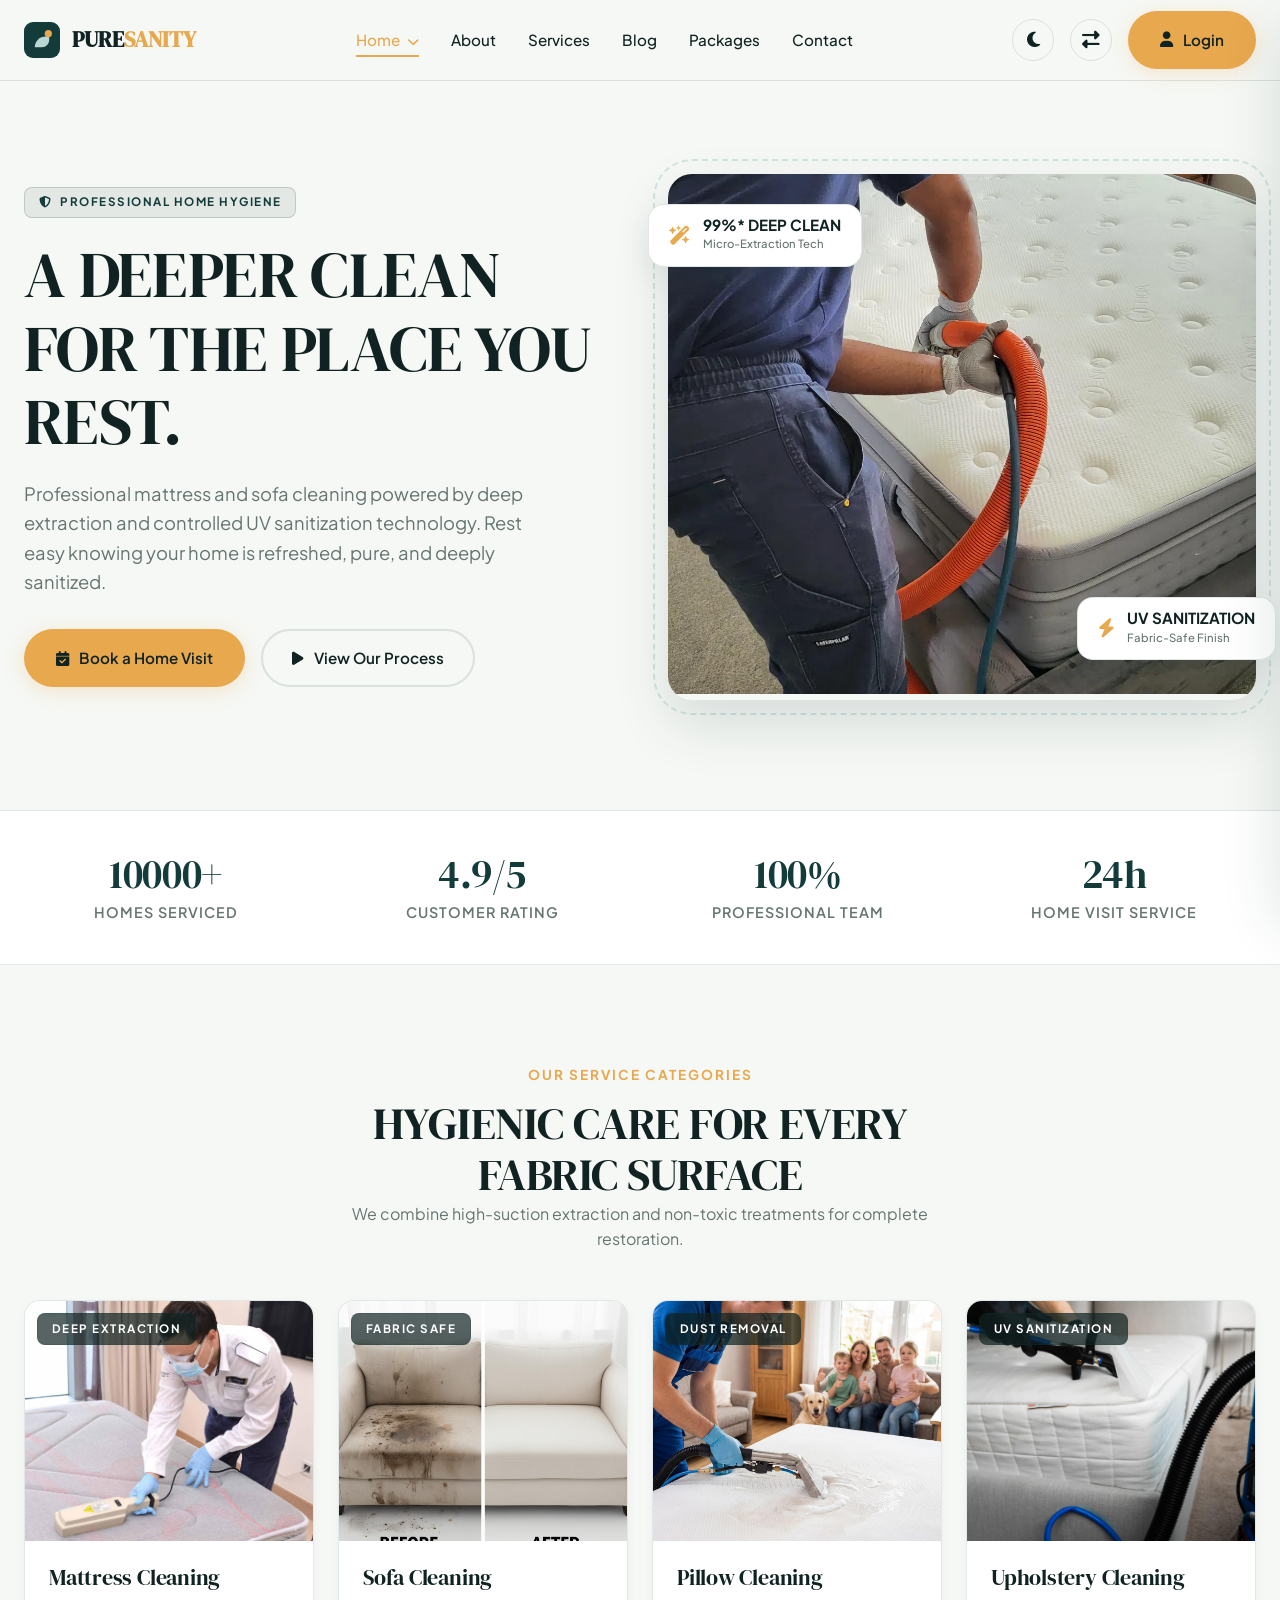
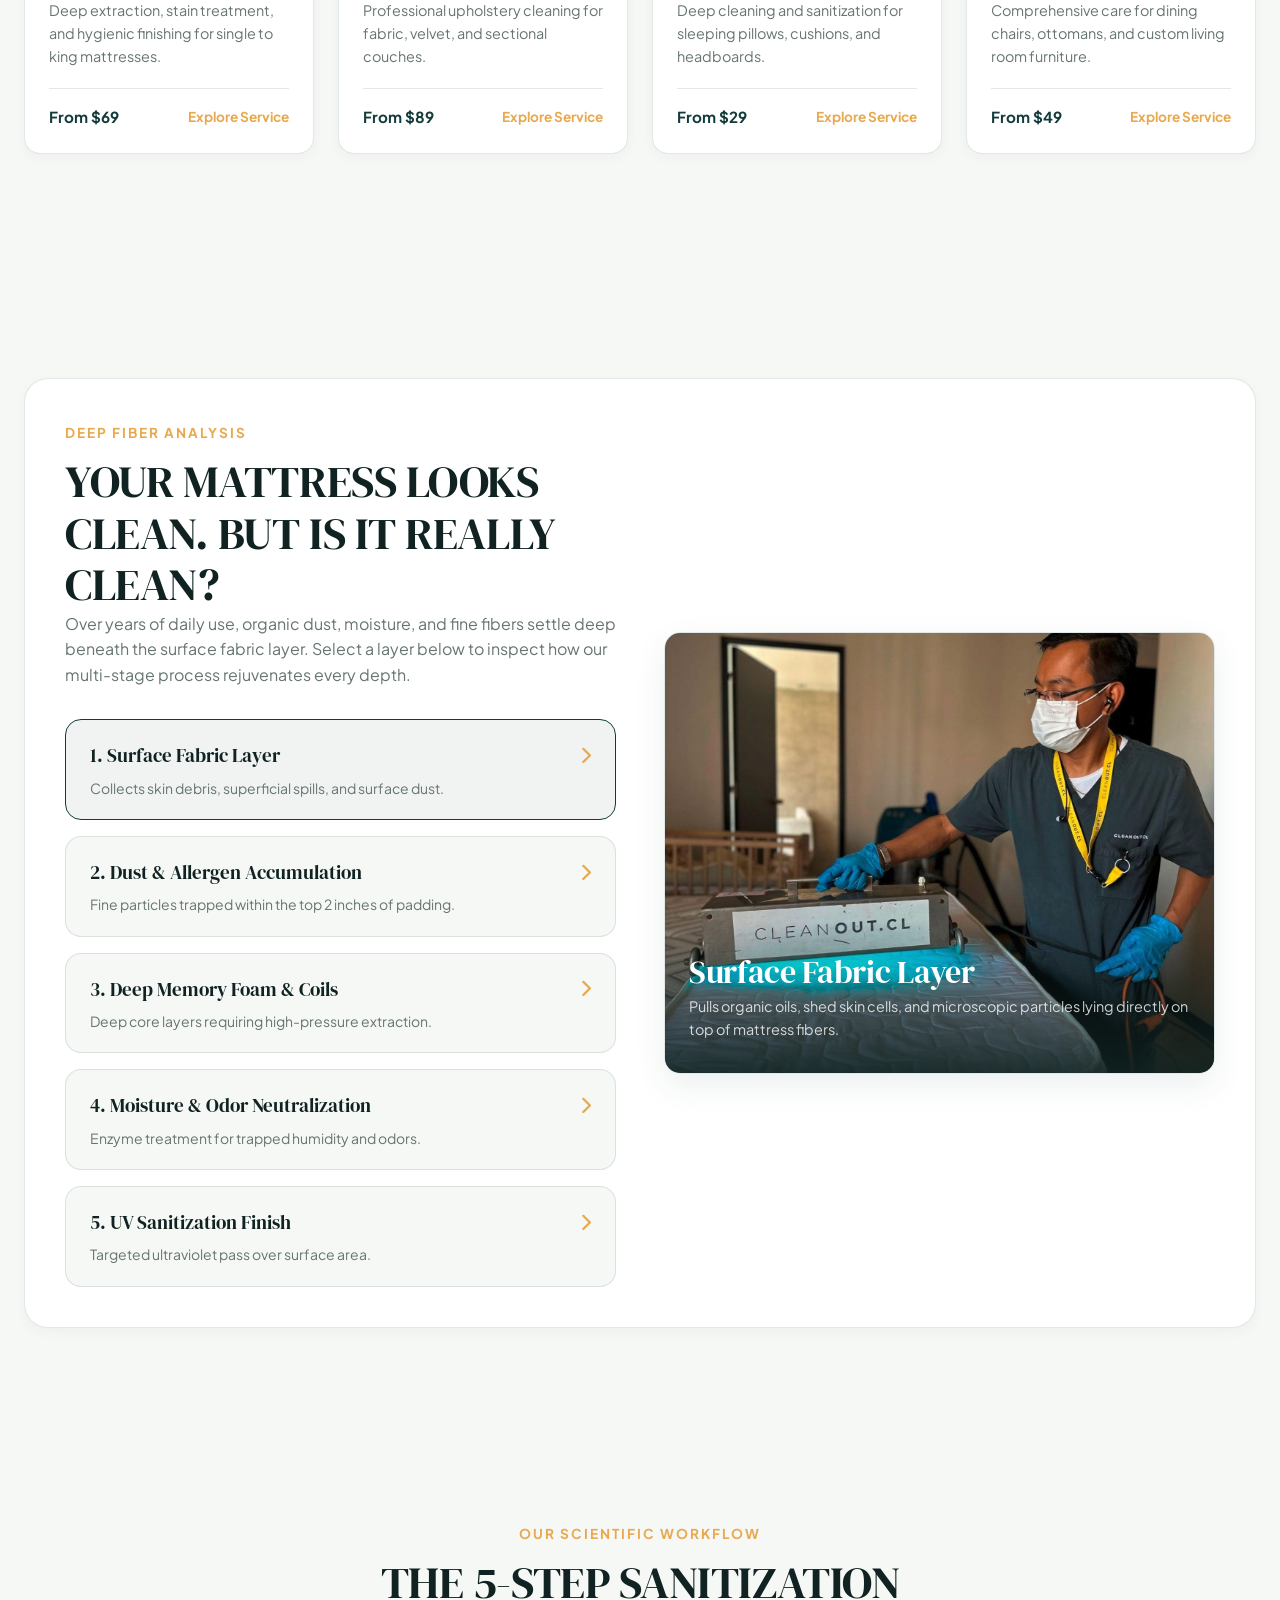
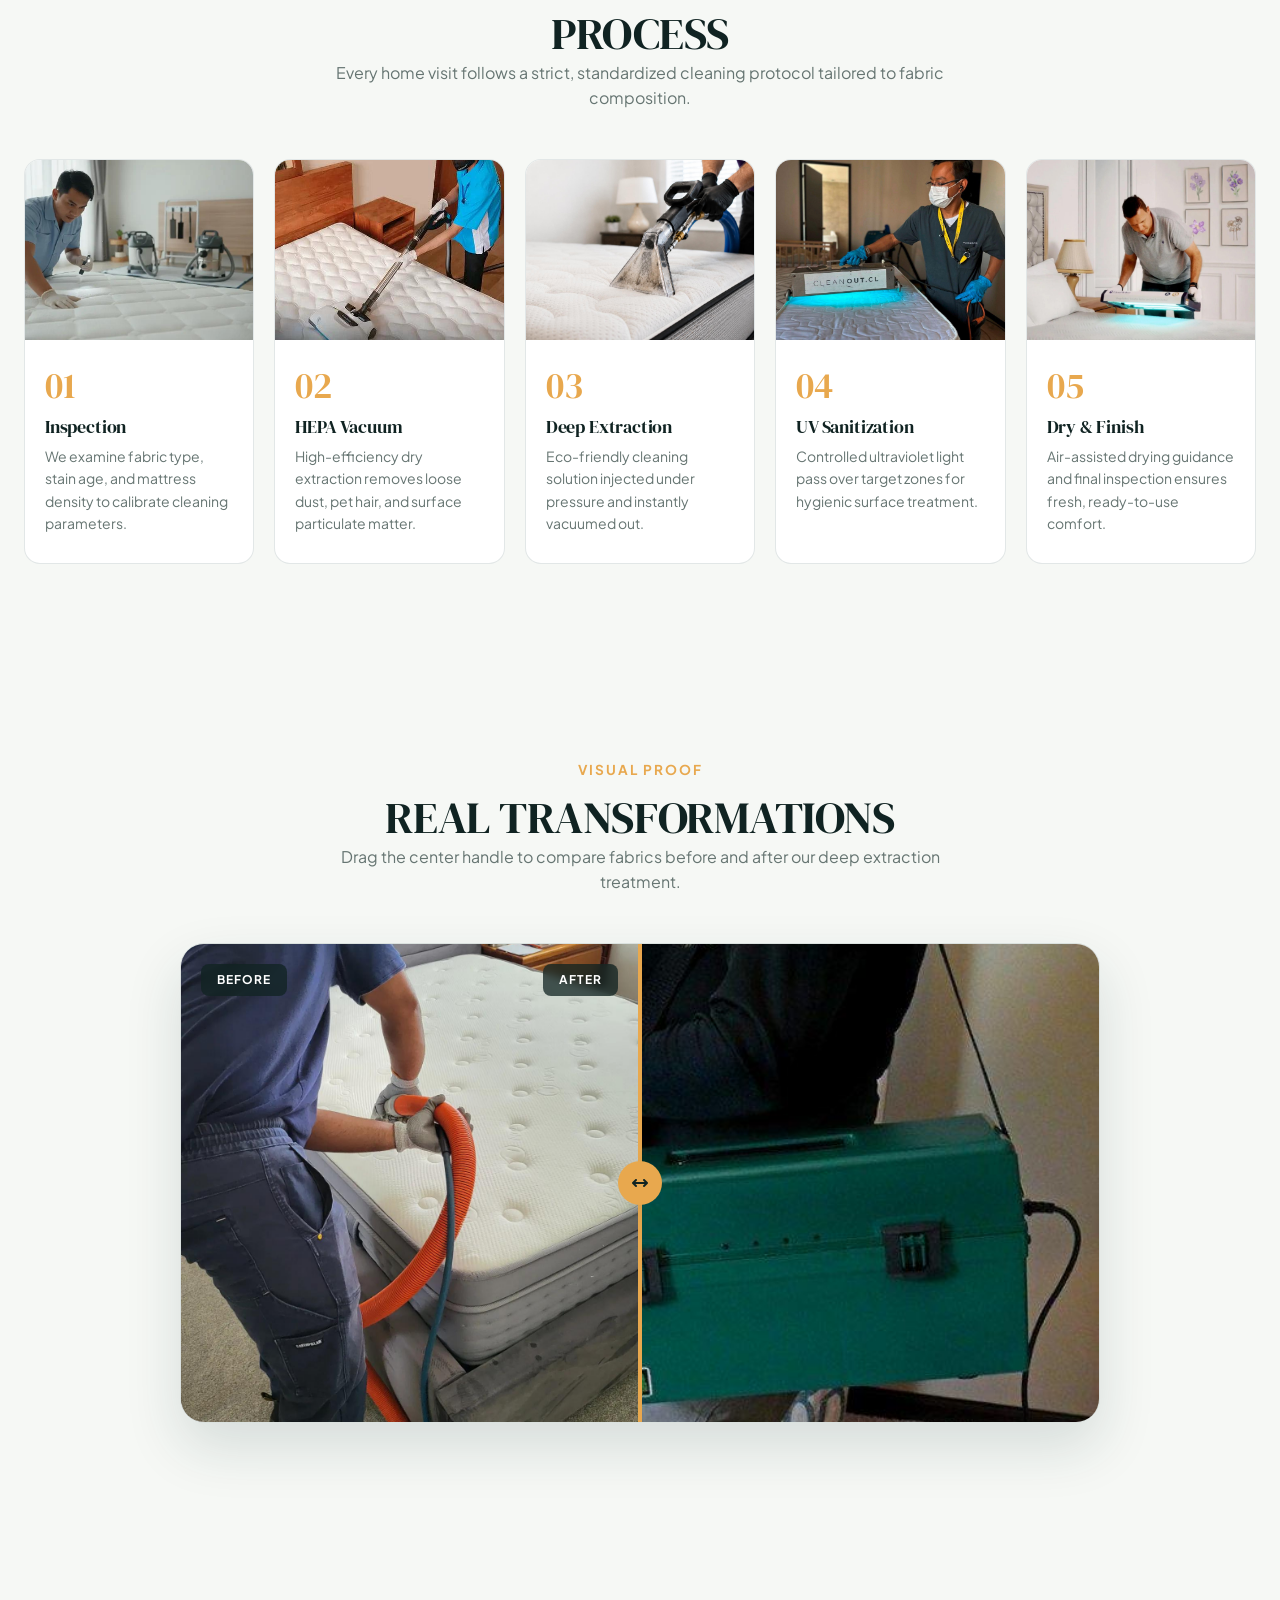
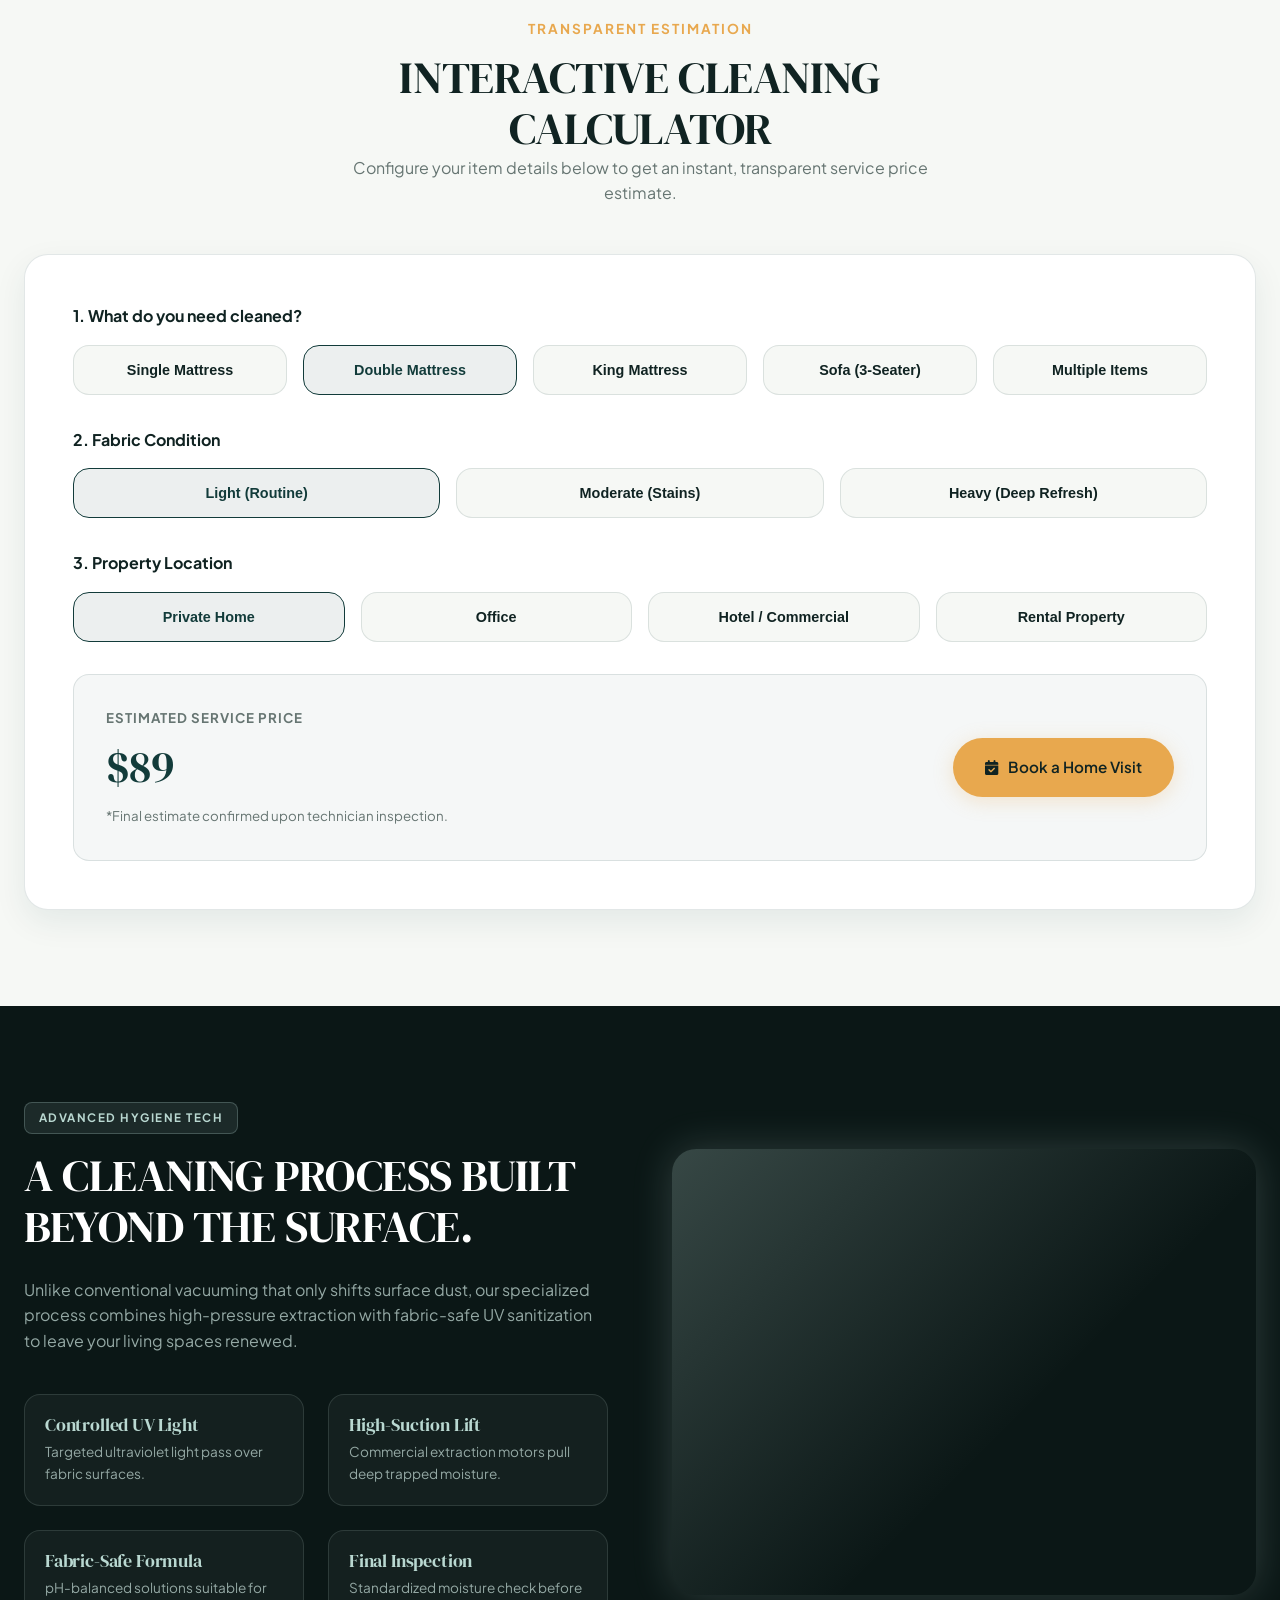
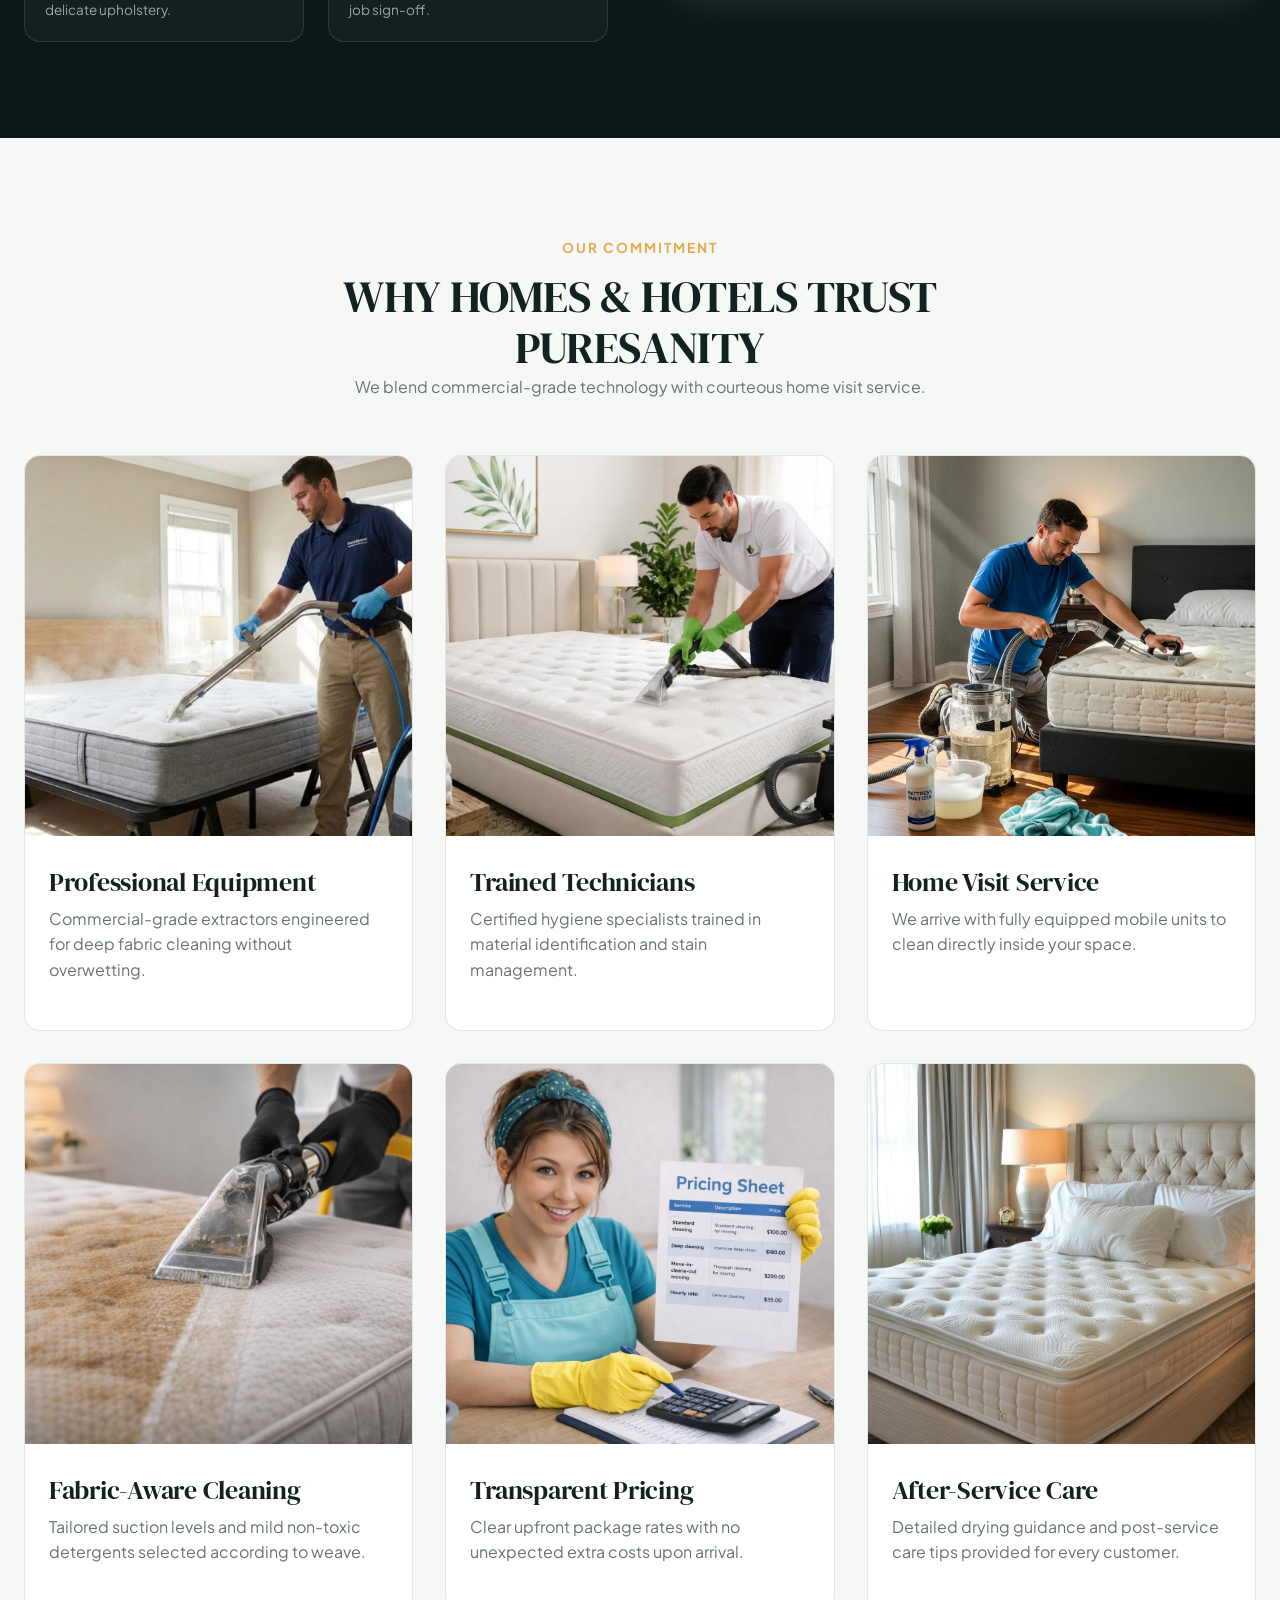
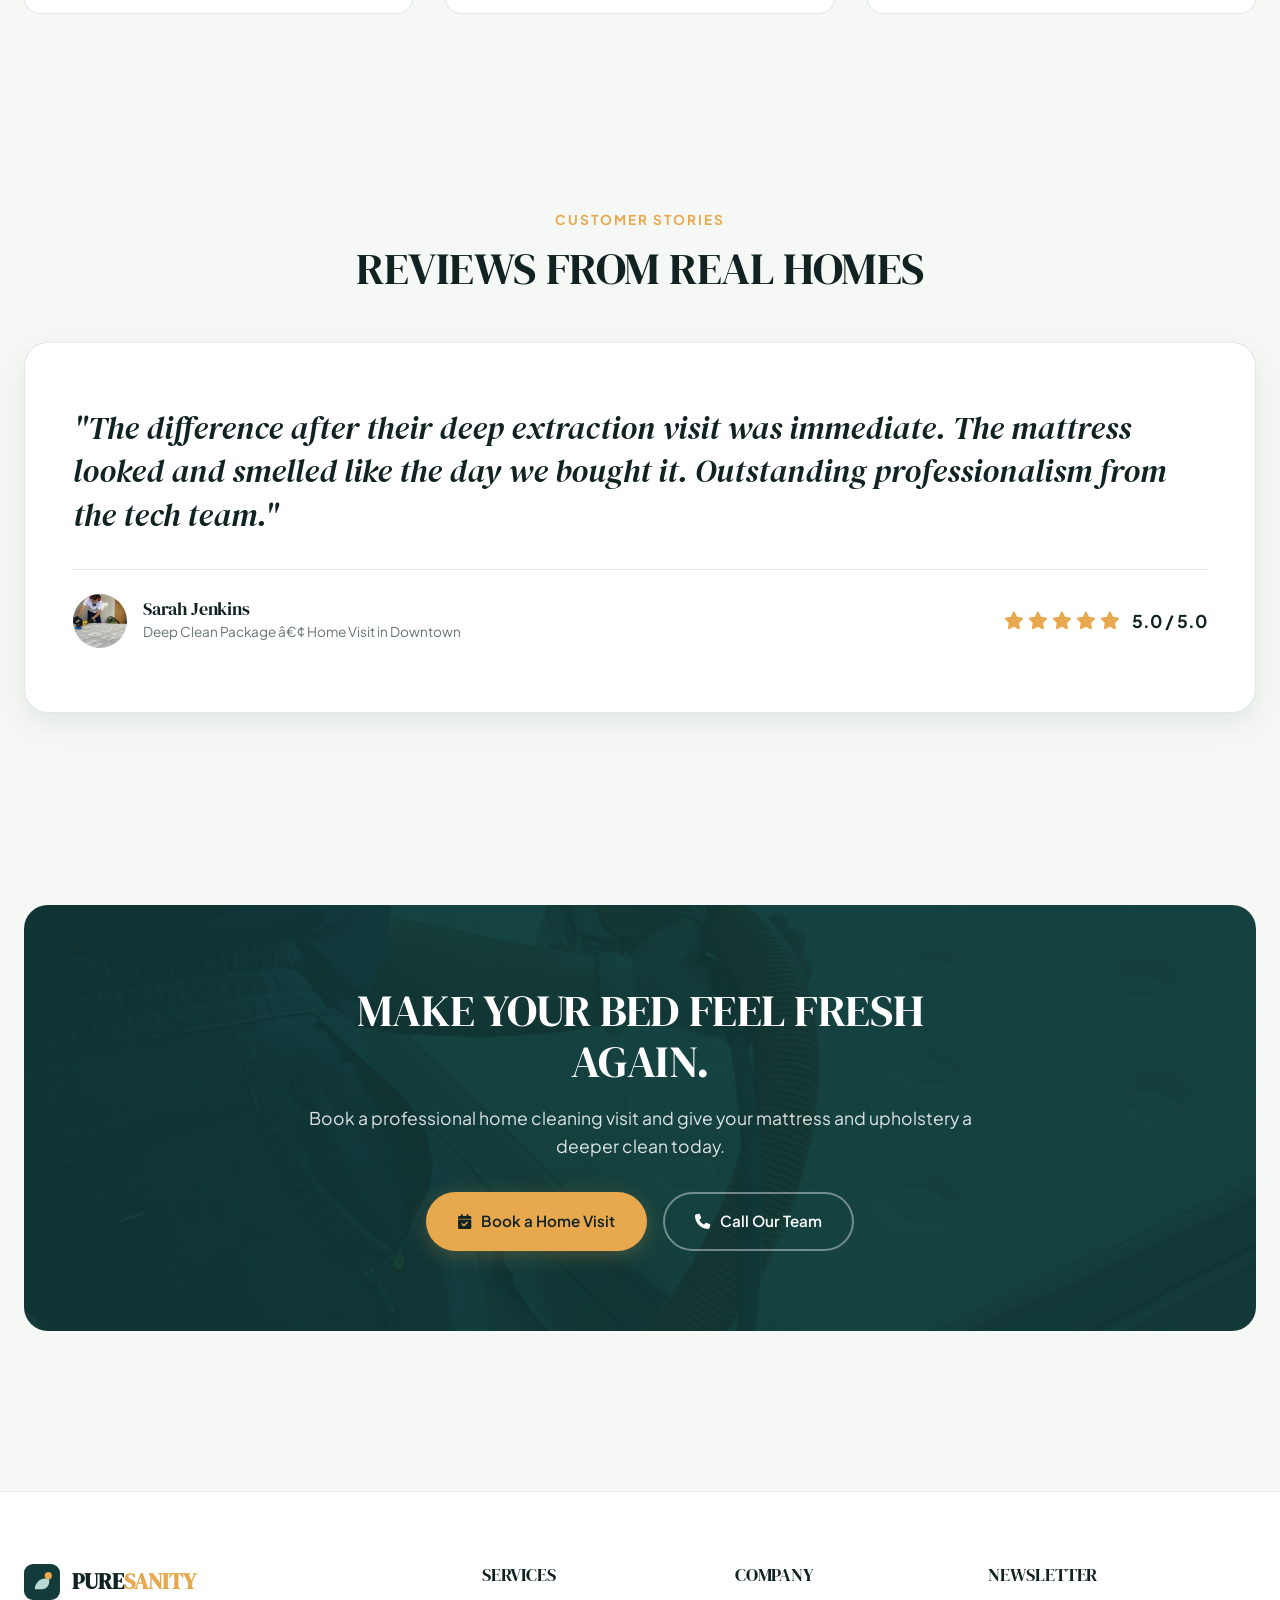
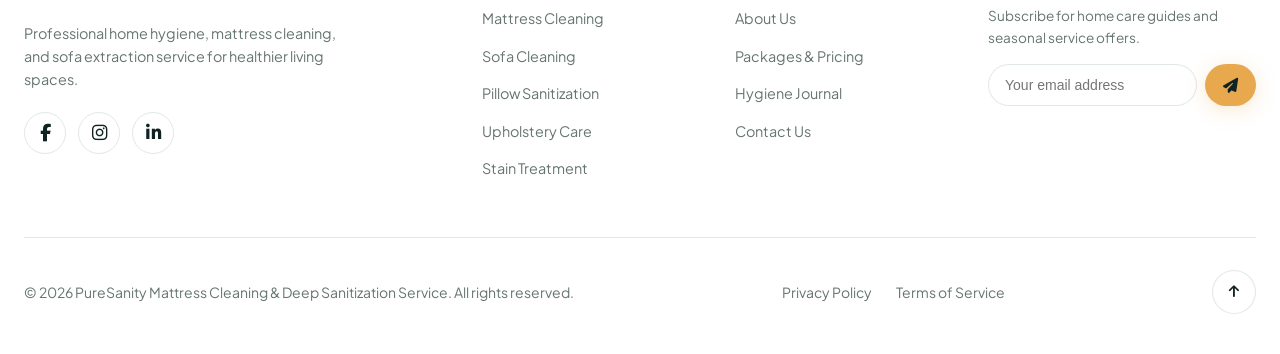
==== commit 5c95417f: "first commit" ====
--- a/index.html
+++ b/index.html
@@ -1,4 +1,4 @@
-﻿<!DOCTYPE html>
+<!DOCTYPE html>
 <html lang="en" data-theme="light" dir="ltr">
 <head>
   <meta charset="UTF-8">
@@ -38,7 +38,7 @@
           <li class="nav-dropdown">
             <a href="index.html" class="nav-link active">Home <i class="fas fa-chevron-down" style="font-size: 0.75rem; margin-left: 4px;"></i></a>
             <ul class="dropdown-menu">
-              <li><a href="index.html">Home 1 - Main Landing</a></li>
+              <li><a href="index.html" class="active">Home 1 - Main Landing</a></li>
               <li><a href="home2.html">Home 2 - Hygiene Journal</a></li>
             </ul>
           </li>
@@ -81,7 +81,7 @@
     </div>
     
     <ul class="drawer-links">
-      <li><a href="index.html" class="drawer-link">Home 1 - Main Landing</a></li>
+      <li><a href="index.html" class="drawer-link active">Home 1 - Main Landing</a></li>
       <li><a href="home2.html" class="drawer-link">Home 2 - Hygiene Journal</a></li>
       <li><a href="about.html" class="drawer-link">About Us</a></li>
       <li><a href="services.html" class="drawer-link">Services</a></li>
@@ -195,7 +195,7 @@
               </div>
               <div class="service-card-footer">
                 <span class="service-price">From $69</span>
-                <a href="services.html#mattress" class="explore-link">Explore Service <i class="fas fa-arrow-right"></i></a>
+                <a href="services.html#mattress" class="explore-link">Explore Service</a>
               </div>
             </div>
           </div>
@@ -213,7 +213,7 @@
               </div>
               <div class="service-card-footer">
                 <span class="service-price">From $89</span>
-                <a href="services.html#sofa" class="explore-link">Explore Service <i class="fas fa-arrow-right"></i></a>
+                <a href="services.html#sofa" class="explore-link">Explore Service</a>
               </div>
             </div>
           </div>
@@ -231,7 +231,7 @@
               </div>
               <div class="service-card-footer">
                 <span class="service-price">From $29</span>
-                <a href="services.html#pillow" class="explore-link">Explore Service <i class="fas fa-arrow-right"></i></a>
+                <a href="services.html#pillow" class="explore-link">Explore Service</a>
               </div>
             </div>
           </div>
@@ -249,7 +249,7 @@
               </div>
               <div class="service-card-footer">
                 <span class="service-price">From $49</span>
-                <a href="services.html#upholstery" class="explore-link">Explore Service <i class="fas fa-arrow-right"></i></a>
+                <a href="services.html#upholstery" class="explore-link">Explore Service</a>
               </div>
             </div>
           </div>
@@ -317,7 +317,7 @@
             <div>
               <div class="cross-section-visual">
                 <img id="cross-section-img" src="image/_4P25n7UADZ_3Myt_7dckMSz3OppQcbLtlNFvZObtInCGoWlTV7Jc2nnK0QuH3XIUf3FR6dJ78U5szXtAdI7uKmaJunBnzMZB-SCvLZZLRdcooDwXsm20fQss5DAobQsBlWRioY7GuYZn6D10hN7PmA7f6-o2EFhLHAYmZhesylT2.jpg" alt="Mattress Cross Section Layer" style="height: 440px; width: 100%; object-fit: cover; transition: opacity 0.3s ease;">
-                <div style="position: absolute; bottom: 0; inset-x: 0; background: linear-gradient(to top, rgba(16,35,34,0.9), transparent); padding: 2rem 1.5rem; color: #fff;">
+                <div style="position: absolute; bottom: 0; left: 0; right: 0; background: linear-gradient(to top, rgba(16,35,34,0.9), transparent); padding: 2rem 1.5rem; color: #fff;">
                   <h3 id="layer-title" style="color: #fff; margin-bottom: 0.25rem;">Surface Fabric Layer</h3>
                   <p id="layer-info" style="color: rgba(255,255,255,0.8); font-size: 0.9rem; margin: 0;">Pulls organic oils, shed skin cells, and microscopic particles lying directly on top of mattress fibers.</p>
                 </div>
--- a/assets/css/style.css
+++ b/assets/css/style.css
@@ -349,7 +349,8 @@
   transition: var(--transition-fast);
 }
 
-.dropdown-menu li a:hover {
+.dropdown-menu li a:hover,
+.dropdown-menu li a.active {
   background: rgba(var(--primary-rgb), 0.06);
   color: var(--accent);
 }
@@ -849,6 +850,14 @@
 @media (max-width: 1024px) {
   .process-timeline {
     grid-template-columns: repeat(2, 1fr);
+  }
+}
+
+@media (max-width: 1024px) and (min-width: 577px) {
+  .process-timeline:not(.timeline-4-col) .process-step:nth-child(5) {
+    grid-column: 1 / -1;
+    justify-self: center;
+    width: calc(50% - 0.625rem);
   }
 }
 
@@ -1032,12 +1041,19 @@
   align-items: center;
 }
 
-@media (max-width: 991px) {
+@media (max-width: 1024px) {
+  .pricing-grid {
+    grid-template-columns: repeat(2, 1fr);
+    max-width: 850px;
+    margin-left: auto;
+    margin-right: auto;
+  }
+}
+
+@media (max-width: 640px) {
   .pricing-grid {
     grid-template-columns: 1fr;
     max-width: 500px;
-    margin-left: auto;
-    margin-right: auto;
   }
 }
 
@@ -1080,6 +1096,7 @@
   letter-spacing: 1.5px;
   text-transform: uppercase;
   box-shadow: var(--shadow-sm);
+  white-space: nowrap;
 }
 
 .pricing-card-header {
@@ -1369,6 +1386,14 @@
   background: var(--primary);
   color: #fff;
   border-color: var(--primary);
+}
+
+@media (max-width: 576px) {
+  .coverage-pill {
+    width: 100%;
+    max-width: 320px;
+    justify-content: center;
+  }
 }
 
 .map-visual-box {
@@ -1715,6 +1740,16 @@
   box-shadow: 0 0 0 3px rgba(var(--primary-rgb), 0.15);
 }
 
+select.form-control {
+  appearance: none;
+  -webkit-appearance: none;
+  background-image: url("data:image/svg+xml;charset=UTF-8,%3csvg xmlns='http://www.w3.org/2000/svg' viewBox='0 0 24 24' fill='none' stroke='%23102322' stroke-width='2' stroke-linecap='round' stroke-linejoin='round'%3e%3cpolyline points='6 9 12 15 18 9'%3e%3c/polyline%3e%3c/svg%3e");
+  background-repeat: no-repeat;
+  background-position: right 1.15rem center;
+  background-size: 1rem;
+  padding-right: 2.75rem;
+}
+
 .form-control.is-invalid {
   border-color: #dc3545;
 }
@@ -1833,6 +1868,9 @@
   border: 1px solid var(--border-color);
   box-shadow: var(--shadow-sm);
   transition: var(--transition);
+  display: flex;
+  flex-direction: column;
+  height: 100%;
 }
 
 .blog-card:hover {
@@ -1843,6 +1881,7 @@
 .blog-card-img {
   height: 220px;
   overflow: hidden;
+  flex-shrink: 0;
 }
 
 .blog-card-img img {
@@ -1858,12 +1897,16 @@
 
 .blog-card-body {
   padding: 1.5rem;
+  display: flex;
+  flex-direction: column;
+  flex: 1;
+}
+
+.blog-card-body .explore-link {
+  margin-top: auto !important;
 }
 
 .blog-card-body p {
-  white-space: nowrap;
-  overflow: hidden;
-  text-overflow: ellipsis;
   margin-bottom: 0;
 }
 
@@ -1880,6 +1923,7 @@
   font-size: 1.25rem;
   margin-bottom: 0.75rem;
   line-height: 1.3;
+  min-height: 6.5rem;
 }
 
 /* ------------------------------------------------------------------------
@@ -2064,9 +2108,14 @@
     margin: 0 auto 0.5rem auto !important;
   }
 
+  .check-list {
+    display: inline-block !important;
+    text-align: left !important;
+  }
+
   .check-list li {
-    justify-content: center !important;
-    text-align: center !important;
+    justify-content: flex-start !important;
+    text-align: left !important;
   }
 
   .hiding-grid {
@@ -2076,9 +2125,11 @@
   }
 
   .hiding-grid img {
-    height: 280px !important;
+    height: auto !important;
     width: 100% !important;
+    max-width: 100% !important;
     margin: 0 auto !important;
+    object-fit: contain !important;
   }
 }
 
